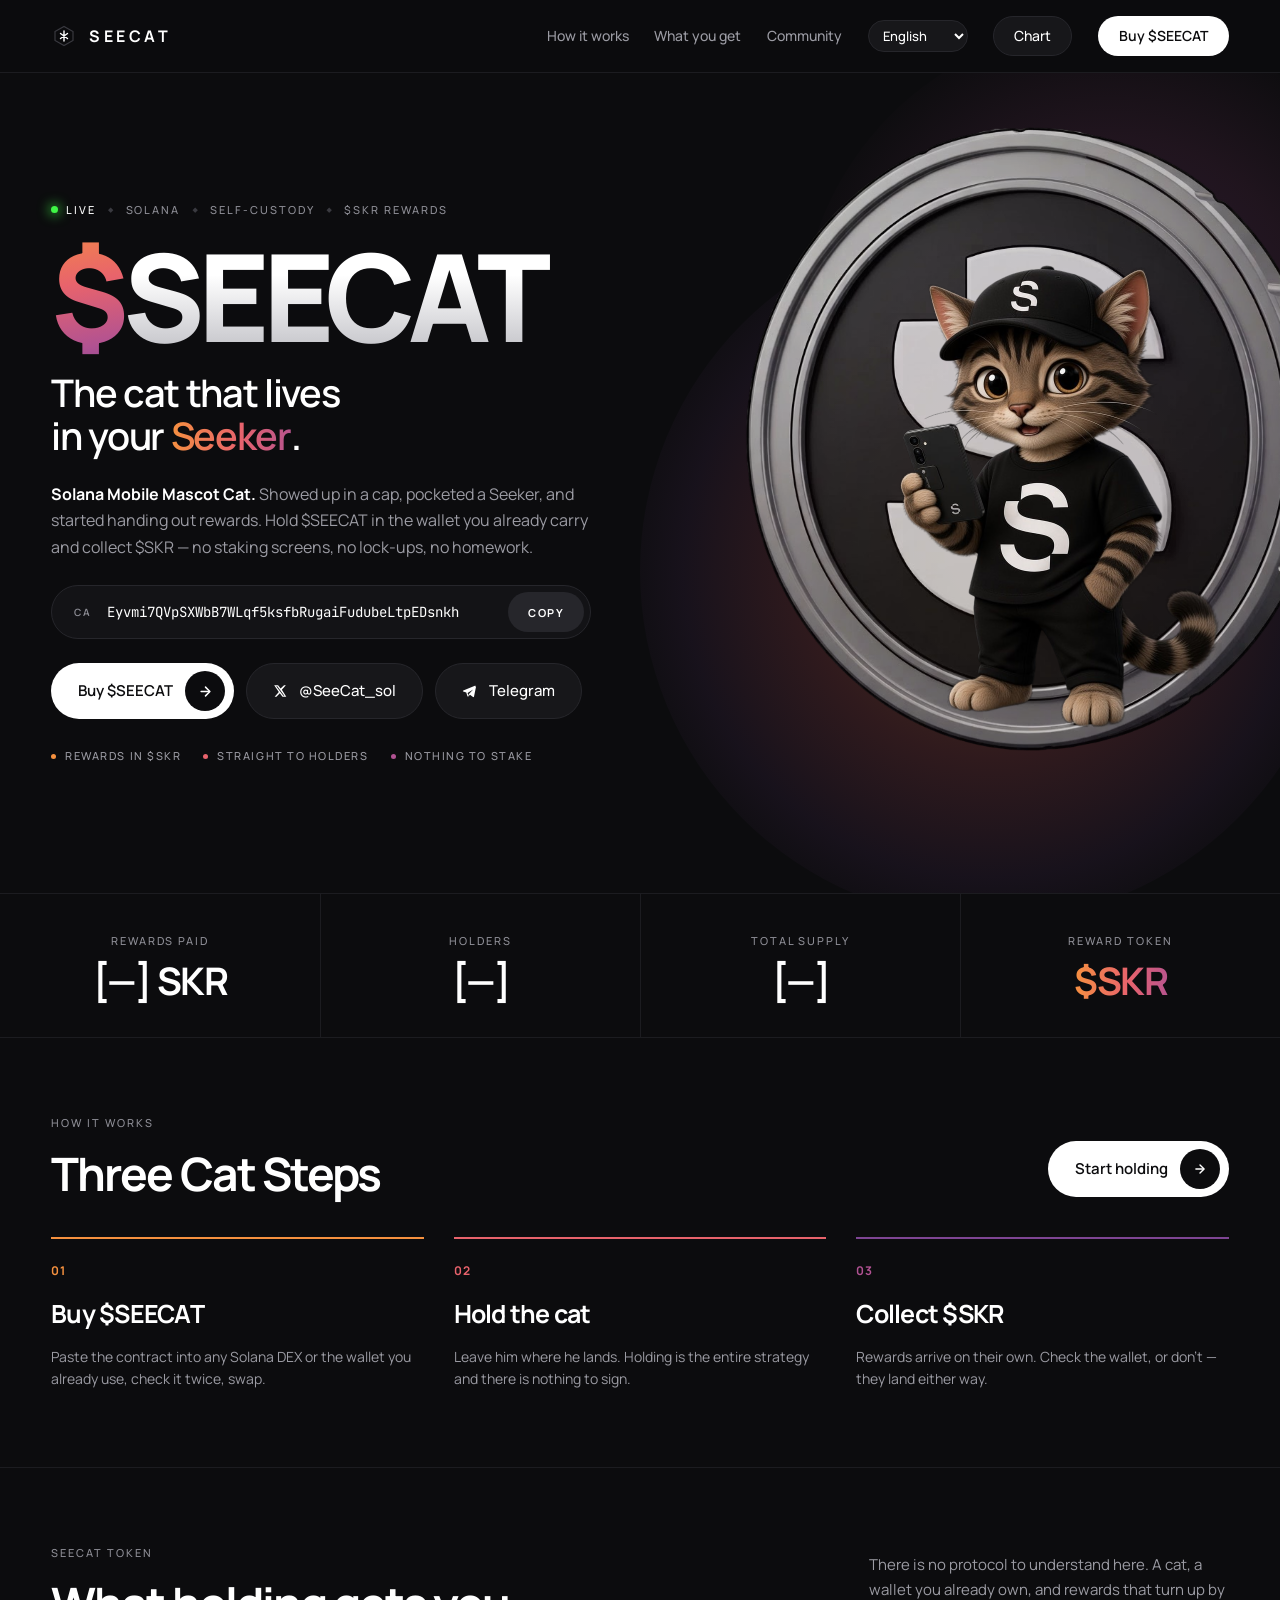
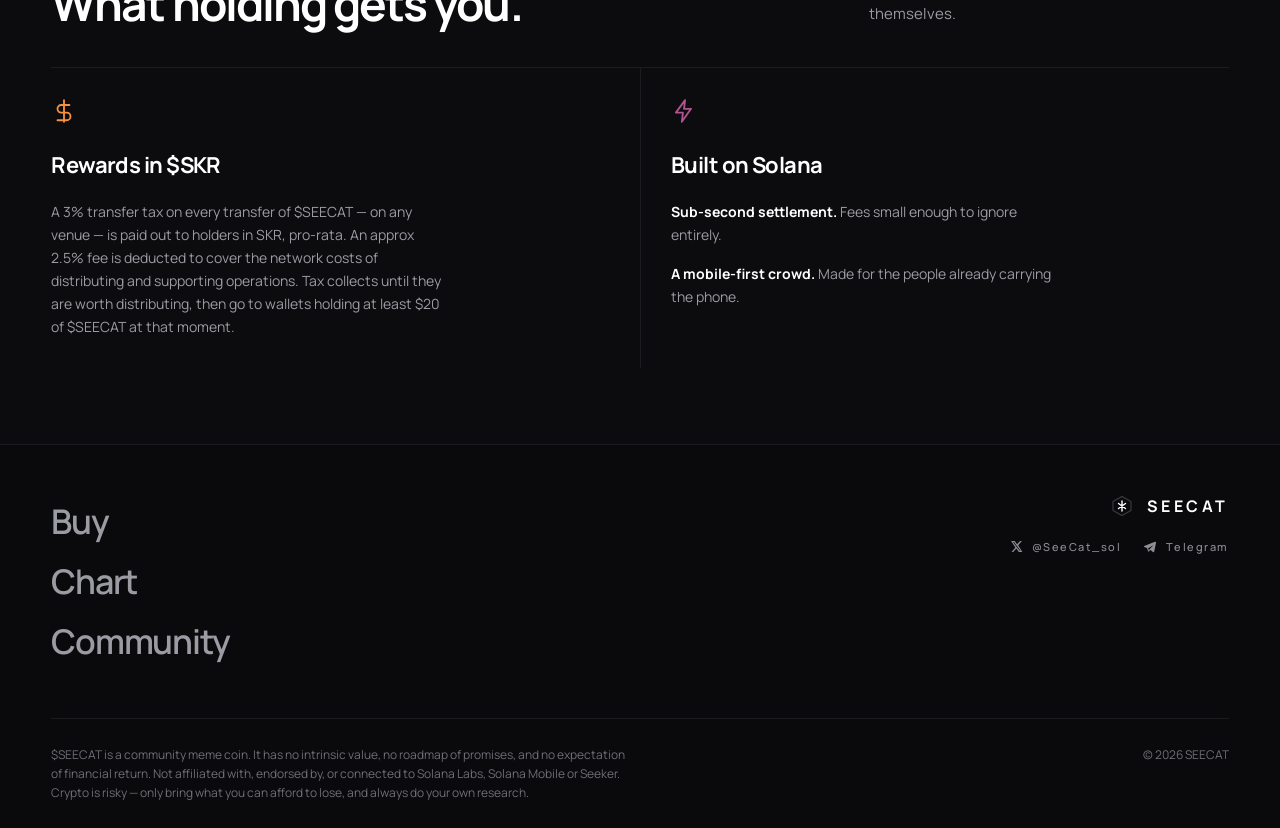
==== index.html @ 80f1f520 "Add Simplified Chinese language support" ====
<!doctype html>
<html lang="en">
<head>
<meta charset="utf-8">
<meta name="viewport" content="width=device-width, initial-scale=1">

<!-- ===== SEO ===== -->
<title data-i18n="meta.title">SEECAT — the cat that lives in your Seeker</title>
<meta name="description" data-i18n-content="meta.description" content="$SEECAT is the Solana Mobile mascot cat. Hold it in the wallet you already carry and collect $SKR — no staking screens, no lock-ups, no homework.">
<link rel="canonical" href="https://seecatsol.com/">
<meta name="robots" content="index, follow, max-image-preview:large">
<meta name="theme-color" content="#0C0C0E">
<meta name="color-scheme" content="dark">

<!-- Link previews: Open Graph (Telegram, Discord, Facebook, iMessage) -->
<meta property="og:type" content="website">
<meta property="og:site_name" content="SEECAT">
<meta property="og:locale" content="en_US">
<meta property="og:url" content="https://seecatsol.com/">
<meta property="og:title" content="SEECAT — the cat that lives in your Seeker">
<meta property="og:description" content="$SEECAT is the Solana Mobile mascot cat. Hold it in the wallet you already carry and collect $SKR — no staking screens, no lock-ups, no homework.">
<meta property="og:image" content="https://i.ibb.co/4nZVJGQS/SEECAT-link.jpg">
<meta property="og:image:alt" content="SEECAT, a tabby cat in a black cap and tee, standing on an $SKR coin">

<!-- Link previews: X -->
<meta name="twitter:card" content="summary_large_image">
<meta name="twitter:site" content="@SeeCat_sol">
<meta name="twitter:creator" content="@SeeCat_sol">
<meta name="twitter:title" content="SEECAT — the cat that lives in your Seeker">
<meta name="twitter:description" content="$SEECAT is the Solana Mobile mascot cat. Hold it in the wallet you already carry and collect $SKR — no staking screens, no lock-ups, no homework.">
<meta name="twitter:image" content="https://i.ibb.co/4nZVJGQS/SEECAT-link.jpg">
<meta name="twitter:image:alt" content="SEECAT, a tabby cat in a black cap and tee, standing on an $SKR coin">

<!-- Icons -->
<link rel="icon" href="assets/img/favicon.ico" sizes="any">
<link rel="icon" href="assets/img/favicon-16.png" type="image/png" sizes="16x16">
<link rel="icon" href="assets/img/favicon-32.png" type="image/png" sizes="32x32">
<link rel="icon" href="assets/img/favicon-48.png" type="image/png" sizes="48x48">
<link rel="apple-touch-icon" href="assets/img/apple-touch-icon.png">

<script type="application/ld+json">
{
  "@context": "https://schema.org",
  "@type": "WebSite",
  "name": "SEECAT",
  "alternateName": "$SEECAT",
  "url": "https://seecatsol.com/",
  "description": "$SEECAT is the Solana Mobile mascot cat. Hold it in the wallet you already carry and collect $SKR — no staking screens, no lock-ups, no homework.",
  "inLanguage": "en",
  "sameAs": ["https://x.com/SeeCat_sol", "https://t.me/SeeCat_sol"]
}
</script>

<link rel="preconnect" href="https://fonts.googleapis.com">
<link rel="preconnect" href="https://fonts.gstatic.com" crossorigin>
<link rel="stylesheet" href="https://fonts.googleapis.com/css2?family=Manrope:wght@400;500;600;700;800&family=JetBrains+Mono:wght@400;500&display=swap">
<link rel="stylesheet" href="assets/css/styles.css">
</head>
<body id="top">

<a class="skip" href="#main" data-i18n="skip">Skip to content</a>

<header class="nav">
  <div class="nav__inner container">
    <a class="brand" href="#top" aria-label="SEECAT, home" data-i18n-aria-label="brand.home">
      <svg class="brand__mark" viewBox="0 0 26 26" fill="none" aria-hidden="true">
        <path d="M4 8.5 L13 3.5 L22 8.5 L22 17.5 L13 22.5 L4 17.5 Z" stroke="#3A3A40" stroke-width="1.2"/>
        <path d="M13 8 L13 18 M9.5 10.5 L16.5 15.5 M16.5 10.5 L9.5 15.5" stroke="#FFFFFF" stroke-width="1.4" stroke-linecap="round"/>
      </svg>
      <span class="brand__word">SEECAT</span>
    </a>

    <nav class="nav__links" id="nav-links" aria-label="Main" data-i18n-aria-label="nav.aria">
      <a class="nav__link" href="#how" data-i18n="nav.how">How it works</a>
      <a class="nav__link" href="#what" data-i18n="nav.what">What you get</a>
      <a class="nav__link" href="https://x.com/SeeCat_sol" target="_blank" rel="noopener noreferrer" data-i18n="nav.community">Community</a>
      <label class="language-switcher">
        <span class="sr-only" data-i18n="language.label">Language</span>
        <select id="language-select" aria-label="Language" data-i18n-aria-label="language.label">
          <option value="en">English</option>
          <option value="zh-CN">中文</option>
        </select>
      </label>
      <a class="btn btn--ghost" href="https://www.stonkfun.xyz/token/Eyvmi7QVpSXWbB7WLqf5ksfbRugaiFudubeLtpEDsnkh" target="_blank" rel="noopener noreferrer" data-i18n="nav.chart">Chart</a>
      <a class="btn btn--solid" href="https://app.jtx.com/?mint=Eyvmi7QVpSXWbB7WLqf5ksfbRugaiFudubeLtpEDsnkh" target="_blank" rel="noopener noreferrer" data-i18n="nav.buy">Buy $SEECAT</a>
    </nav>

    <button class="nav__toggle" type="button" id="nav-toggle"
            aria-expanded="false" aria-controls="nav-links" aria-label="Open menu" data-i18n-open-aria-label="menu.open" data-i18n-close-aria-label="menu.close">
      <svg width="20" height="20" viewBox="0 0 24 24" fill="none" stroke="currentColor"
           stroke-width="2" stroke-linecap="round" aria-hidden="true">
        <path d="M4 8h16"/><path d="M4 16h16"/>
      </svg>
    </button>
  </div>
</header>

<main id="main">

  <!-- ===================== Hero ===================== -->
  <section class="hero">
    <div class="hero__inner container">

      <div class="hero__copy">
        <div class="meta">
          <span class="meta__live">LIVE</span>
          <span class="meta__sep" aria-hidden="true">◆</span>
          <span class="label">Solana</span>
          <span class="meta__sep" aria-hidden="true">◆</span>
          <span class="label" data-i18n="hero.selfCustody">Self-custody</span>
          <span class="meta__sep" aria-hidden="true">◆</span>
          <span class="label">$SKR rewards</span>
        </div>

        <h1 class="wordmark">
          <span class="wordmark__sigil">$</span><span class="wordmark__name">SEECAT</span>
        </h1>

        <p class="subhead">
          <span data-i18n="hero.subhead.line1">The cat that lives</span>
          <span data-i18n="hero.subhead.line2">in your <span class="gradient-text">Seeker</span>.</span>
        </p>

        <p class="lede">
          <span data-i18n="hero.lede"><b>Solana Mobile Mascot Cat.</b> Showed up in a cap, pocketed a Seeker, and started handing out rewards. Hold $SEECAT in the wallet you already carry and collect $SKR — no staking screens, no lock-ups, no homework.</span>
        </p>

        <div class="ca">
          <label class="ca__label" for="ca-field">CA</label>
          <input class="ca__input" id="ca-field" type="text" readonly
                 value="Eyvmi7QVpSXWbB7WLqf5ksfbRugaiFudubeLtpEDsnkh" aria-label="Contract address">
          <button class="ca__copy" type="button" data-copy="#ca-field" data-i18n="copy">COPY</button>
        </div>

        <div class="cta-row">
          <a class="btn btn--solid" href="https://app.jtx.com/?mint=Eyvmi7QVpSXWbB7WLqf5ksfbRugaiFudubeLtpEDsnkh" target="_blank" rel="noopener noreferrer">
            <span data-i18n="hero.buy">Buy $SEECAT</span>
            <span class="btn__badge" aria-hidden="true">
              <svg width="15" height="15" viewBox="0 0 24 24" fill="none" stroke="currentColor"
                   stroke-width="2.4" stroke-linecap="round" stroke-linejoin="round">
                <path d="M5 12h13"/><path d="M12 5l7 7-7 7"/>
              </svg>
            </span>
          </a>
          <a class="btn btn--ghost" href="https://x.com/SeeCat_sol" target="_blank" rel="noopener noreferrer">
            <svg width="14" height="14" viewBox="0 0 24 24" fill="currentColor" aria-hidden="true">
              <path d="M18.9 2H22l-6.8 7.8L22.8 22h-6.5l-4.6-6.3L5.9 22H2.8l7.2-8.2L2 2h6.7l4.3 5.9L18.9 2zm-1.1 18h1.7L7.3 3.8H5.5L17.8 20z"/>
            </svg>
            @SeeCat_sol
          </a>
          <a class="btn btn--ghost" href="https://t.me/SeeCat_sol" target="_blank" rel="noopener noreferrer">
            <svg width="15" height="15" viewBox="0 0 24 24" fill="currentColor" aria-hidden="true">
              <path d="M21.6 2.4 2.1 10.3c-.83.33-.82 1.5.02 1.81l4.72 1.6 1.83 5.72c.2.62.97.82 1.43.38l2.67-2.53 4.86 3.56c.57.42 1.38.1 1.52-.6l3.2-15.6c.16-.78-.6-1.4-1.32-1.14zM8.94 14.35l8.9-5.5-7.1 7.44-.18 3.4-1.62-5.34z"/>
            </svg>
            Telegram
          </a>
        </div>

        <div class="dots">
          <span class="dot" style="--bullet: var(--s4)" data-i18n="dot.rewards">Rewards in $SKR</span>
          <span class="dot" style="--bullet: var(--s3)" data-i18n="dot.holders">Straight to holders</span>
          <span class="dot" style="--bullet: var(--s2)" data-i18n="dot.stake">Nothing to stake</span>
        </div>
      </div>

      <div class="hero__figure">
        <img class="hero__coin" src="assets/img/coin.png" alt="" width="984" height="984" aria-hidden="true">
        <img class="hero__mascot" src="assets/img/mascot.png" width="1020" height="1014"
             alt="SEECAT, a tabby cat in a black cap and tee, holding a Seeker phone and standing on an $SKR coin">
      </div>

    </div>
  </section>

  <!-- ===================== Stat band ===================== -->
  <section class="stats" id="chart" aria-label="Token stats">
    <div class="stat">
      <span class="label" data-i18n="stats.rewardsPaid">Rewards paid</span>
      <span class="stat__v"><span data-stat="rewardsPaid">[—]</span> <span data-stat="rewardSymbol">SKR</span></span>
    </div>
    <div class="stat">
      <span class="label" data-i18n="stats.holders">Holders</span>
      <span class="stat__v" data-stat="holders">[—]</span>
    </div>
    <div class="stat">
      <span class="label" data-i18n="stats.supply">Total supply</span>
      <span class="stat__v" data-stat="supply">[—]</span>
    </div>
    <div class="stat">
      <span class="label" data-i18n="stats.rewardToken">Reward token</span>
      <span class="stat__v gradient-text">$SKR</span>
    </div>
  </section>

  <!-- ===================== How it works ===================== -->
  <section class="section" id="how">
    <div class="container">
      <div class="section__head">
        <div class="section__titles">
          <span class="label" data-i18n="how.eyebrow">How it works</span>
          <h2 class="section__h" data-i18n="how.title">Three Cat Steps</h2>
        </div>
        <a class="btn btn--solid" href="https://app.jtx.com/?mint=Eyvmi7QVpSXWbB7WLqf5ksfbRugaiFudubeLtpEDsnkh" target="_blank" rel="noopener noreferrer">
          <span data-i18n="how.cta">Start holding</span>
          <span class="btn__badge" aria-hidden="true">
            <svg width="14" height="14" viewBox="0 0 24 24" fill="none" stroke="currentColor"
                 stroke-width="2.4" stroke-linecap="round" stroke-linejoin="round">
              <path d="M5 12h13"/><path d="M12 5l7 7-7 7"/>
            </svg>
          </span>
        </a>
      </div>

      <ol class="steps" style="list-style: none; margin: 0; padding: 0;">
        <li class="step" style="--rule: var(--s4)">
          <span class="step__n">01</span>
          <h3 class="step__h" data-i18n="step.buy.title">Buy $SEECAT</h3>
          <p data-i18n="step.buy.body">Paste the contract into any Solana DEX or the wallet you already use, check it twice, swap.</p>
        </li>
        <li class="step" style="--rule: var(--s3)">
          <span class="step__n">02</span>
          <h3 class="step__h" data-i18n="step.hold.title">Hold the cat</h3>
          <p data-i18n="step.hold.body">Leave him where he lands. Holding is the entire strategy and there is nothing to sign.</p>
        </li>
        <li class="step" style="--rule: var(--s1)">
          <span class="step__n" style="color: var(--s2)">03</span>
          <h3 class="step__h" data-i18n="step.collect.title">Collect $SKR</h3>
          <p data-i18n="step.collect.body">Rewards arrive on their own. Check the wallet, or don't — they land either way.</p>
        </li>
      </ol>
    </div>
  </section>

  <!-- ===================== What holding gets you ===================== -->
  <section class="section" id="what">
    <div class="container">
      <div class="section__head">
        <div class="section__titles">
          <span class="label" data-i18n="what.eyebrow">SEECAT token</span>
          <h2 class="section__h" data-i18n="what.title">What holding gets you.</h2>
        </div>
        <p class="section__aside">
          <span data-i18n="what.aside">There is no protocol to understand here. A cat, a wallet you already own, and rewards that turn up by themselves.</span>
        </p>
      </div>

      <div class="cards">
        <article class="card" style="--icon: var(--s4)">
          <span class="card__icon">
            <svg width="26" height="26" viewBox="0 0 24 24" fill="none" stroke="currentColor"
                 stroke-width="1.7" stroke-linecap="round" stroke-linejoin="round" aria-hidden="true">
              <path d="M12 2v20"/><path d="M17 6.5H9.5a3.5 3.5 0 000 7h5a3.5 3.5 0 010 7H6"/>
            </svg>
          </span>
          <h3 class="card__h" data-i18n="card.rewards.title">Rewards in $SKR</h3>
          <p data-i18n="card.rewards.body">A 3% transfer tax on every transfer of $SEECAT — on any venue — is paid out to holders in SKR, pro-rata. An approx 2.5% fee is deducted to cover the network costs of distributing and supporting operations. Tax collects until they are worth distributing, then go to wallets holding at least $20 of $SEECAT at that moment.</p>
        </article>
        <article class="card" style="--icon: var(--s2)">
          <span class="card__icon">
            <svg width="26" height="26" viewBox="0 0 24 24" fill="none" stroke="currentColor"
                 stroke-width="1.7" stroke-linecap="round" stroke-linejoin="round" aria-hidden="true">
              <path d="M13 2L4.5 13.5H11l-1 8.5L18.5 10H12l1-8z"/>
            </svg>
          </span>
          <h3 class="card__h" data-i18n="card.solana.title">Built on Solana</h3>
          <p data-i18n="card.solana.fast"><b>Sub-second settlement.</b> Fees small enough to ignore entirely.</p>
          <p data-i18n="card.solana.mobile"><b>A mobile-first crowd.</b> Made for the people already carrying the phone.</p>
        </article>
      </div>
    </div>
  </section>

</main>

<footer class="footer">
  <div class="container">
    <div class="footer__top">
      <nav class="footer__nav" aria-label="Footer" data-i18n-aria-label="footer.aria">
        <a href="https://app.jtx.com/?mint=Eyvmi7QVpSXWbB7WLqf5ksfbRugaiFudubeLtpEDsnkh" target="_blank" rel="noopener noreferrer" data-i18n="footer.buy">Buy</a>
        <a href="https://www.stonkfun.xyz/token/Eyvmi7QVpSXWbB7WLqf5ksfbRugaiFudubeLtpEDsnkh" target="_blank" rel="noopener noreferrer" data-i18n="footer.chart">Chart</a>
        <a href="https://x.com/SeeCat_sol" target="_blank" rel="noopener noreferrer" data-i18n="footer.community">Community</a>
      </nav>

      <div class="footer__lockup">
        <a class="brand" href="#top" aria-label="SEECAT, back to top" data-i18n-aria-label="brand.top">
          <svg class="brand__mark" viewBox="0 0 26 26" fill="none" aria-hidden="true">
            <path d="M4 8.5 L13 3.5 L22 8.5 L22 17.5 L13 22.5 L4 17.5 Z" stroke="#3A3A40" stroke-width="1.2"/>
            <path d="M13 8 L13 18 M9.5 10.5 L16.5 15.5 M16.5 10.5 L9.5 15.5" stroke="#FFFFFF" stroke-width="1.4" stroke-linecap="round"/>
          </svg>
          <span class="brand__word">SEECAT</span>
        </a>
        <div class="footer__handles">
          <a class="footer__handle" href="https://x.com/SeeCat_sol" target="_blank" rel="noopener noreferrer">
            <svg width="13" height="13" viewBox="0 0 24 24" fill="currentColor" aria-hidden="true">
              <path d="M18.9 2H22l-6.8 7.8L22.8 22h-6.5l-4.6-6.3L5.9 22H2.8l7.2-8.2L2 2h6.7l4.3 5.9L18.9 2zm-1.1 18h1.7L7.3 3.8H5.5L17.8 20z"/>
            </svg>
            @SeeCat_sol
          </a>
          <a class="footer__handle" href="https://t.me/SeeCat_sol" target="_blank" rel="noopener noreferrer">
            <svg width="14" height="14" viewBox="0 0 24 24" fill="currentColor" aria-hidden="true">
              <path d="M21.6 2.4 2.1 10.3c-.83.33-.82 1.5.02 1.81l4.72 1.6 1.83 5.72c.2.62.97.82 1.43.38l2.67-2.53 4.86 3.56c.57.42 1.38.1 1.52-.6l3.2-15.6c.16-.78-.6-1.4-1.32-1.14zM8.94 14.35l8.9-5.5-7.1 7.44-.18 3.4-1.62-5.34z"/>
            </svg>
            Telegram
          </a>
        </div>
      </div>
    </div>

    <div class="footer__legal">
      <p>
        <span data-i18n="footer.legal">$SEECAT is a community meme coin. It has no intrinsic value, no roadmap of promises, and no expectation of financial return. Not affiliated with, endorsed by, or connected to Solana Labs, Solana Mobile or Seeker. Crypto is risky — only bring what you can afford to lose, and always do your own research.</span>
      </p>
      <span class="footer__copy">© 2026 SEECAT</span>
    </div>
  </div>
</footer>

<script src="assets/js/i18n.js" defer></script>
<script src="assets/js/app.js" defer></script>
<script src="assets/js/stats.js" defer></script>
</body>
</html>
---- assets/css/styles.css ----
/* ==========================================================================
   SEECAT — design tokens
   Values measured from the Solana Mobile reference; see README.md.
   ========================================================================== */

:root {
  /* Surfaces */
  --page: #0C0C0E;
  --field: #131316;
  --pill: #17171A;
  --border: #26262B;
  --hairline: #1C1C20;
  --footer: #0A0A0C;

  /* Text */
  --text: #FFFFFF;
  --soft: #C9C9D1;
  --body: #9B9BA3;
  --label: #8E8E96;
  --legal: #6E6E76;
  --diamond: #3A3A40;

  /* Sunset gradient, sampled from the reference's footer band */
  --s1: #7E4593;
  --s2: #B15292;
  --s3: #E8636C;
  --s4: #F6913F;
  --s5: #F9C18D;
  --s6: #FDF3E7;
  --accent: var(--s4);

  /* Type */
  --sans: "Manrope", system-ui, -apple-system, "Segoe UI", sans-serif;
  --mono: "JetBrains Mono", ui-monospace, SFMono-Regular, Menlo, monospace;

  /* Rhythm */
  --gutter: clamp(16px, 4vw, 56px);
  --maxw: 1440px;

  /* The mascot figure drives the coin behind it: 700 / 510 = 137.25% */
  --coin-scale: 137.25%;
}

/* ==========================================================================
   Base
   ========================================================================== */

*, *::before, *::after { box-sizing: border-box; }

html {
  -webkit-text-size-adjust: 100%;
  scroll-behavior: smooth;
}

body {
  margin: 0;
  background: var(--page);
  color: var(--text);
  font-family: var(--sans);
  font-size: clamp(15px, 0.6vw + 13px, 16px);
  line-height: 1.65;
  -webkit-font-smoothing: antialiased;
  -moz-osx-font-smoothing: grayscale;

  /* clip, not hidden. overflow-x: hidden forces overflow-y to auto, which makes
     body its own scroll container — and then the sticky nav sticks to that box
     instead of the viewport. On phones the two fall out of step as the URL bar
     collapses and the nav leaves a strip of empty page above itself. clip does
     the same job (containing the coin and the blooms) without creating a scroll
     container, so the nav sticks to the viewport and the strip is gone. */
  overflow-x: clip;
}

h1, h2, h3, h4, p { margin: 0; }
img { display: block; max-width: 100%; }

a { color: var(--text); text-decoration: none; }
a:hover { color: var(--s5); }

:where(a, button, input, [tabindex]):focus-visible {
  outline: 2px solid var(--s5);
  outline-offset: 3px;
  border-radius: 4px;
}

@media (prefers-reduced-motion: reduce) {
  html { scroll-behavior: auto; }
  *, *::before, *::after {
    animation-duration: 0.01ms !important;
    animation-iteration-count: 1 !important;
    transition-duration: 0.01ms !important;
  }
}

.container {
  width: 100%;
  max-width: var(--maxw);
  margin-inline: auto;
  padding-inline: var(--gutter);
}

.skip {
  position: absolute;
  left: -9999px;
  top: 0;
  z-index: 100;
  padding: 12px 18px;
  background: var(--text);
  color: var(--page);
  font-size: 14px;
  font-weight: 600;
}
.skip:focus { left: 8px; top: 8px; color: var(--page); }

.sr-only {
  position: absolute;
  width: 1px;
  height: 1px;
  padding: 0;
  margin: -1px;
  overflow: hidden;
  clip: rect(0, 0, 0, 0);
  white-space: nowrap;
  border: 0;
}

/* Shared label style: tiny uppercase sans, as the reference uses */
.label {
  font-size: clamp(10px, 0.2vw + 9.5px, 11px);
  font-weight: 500;
  letter-spacing: 0.18em;
  text-transform: uppercase;
  color: var(--label);
}

.gradient-text {
  background: linear-gradient(94deg, var(--s4) 0%, var(--s3) 55%, var(--s2) 100%);
  -webkit-background-clip: text;
  background-clip: text;
  color: transparent;
}

/* background-clip: text paints only inside the inline box, and the negative
   letter-spacing pulls that box in behind the last glyph's right side bearing
   — it was shaving the shoulder off the r in "Seeker" (3.7px at 38px) and a
   sliver off the T in "SEECAT". Widen the paint area, then take the same
   amount back as margin so nothing on the line moves. Right side only: a
   negative left margin on the first span would drag the $ out of the column. */
.gradient-text,
.wordmark__sigil,
.wordmark__name {
  padding-right: 0.14em;
  margin-right: -0.14em;
}

/* ==========================================================================
   Nav
   ========================================================================== */

.nav {
  position: sticky;
  top: 0;
  z-index: 50;
  background: color-mix(in srgb, var(--page) 88%, transparent);
  backdrop-filter: blur(12px);
  border-bottom: 1px solid var(--hairline);
}

.nav__inner {
  height: 72px;
  display: flex;
  align-items: center;
  justify-content: space-between;
  gap: 24px;
}

.brand {
  display: flex;
  align-items: center;
  gap: 12px;
  flex-shrink: 0;
}
.brand:hover { color: var(--text); }
.brand__mark { width: 26px; height: 26px; }
.brand__word {
  font-size: clamp(15px, 0.3vw + 14px, 16px);
  font-weight: 700;
  letter-spacing: 0.22em;
}

.nav__links {
  display: flex;
  align-items: center;
  gap: clamp(16px, 2vw, 30px);
}
.nav__link {
  font-size: 14px;
  font-weight: 500;
  color: var(--body);
  white-space: nowrap;
}
.nav__link:hover { color: var(--text); }

.language-switcher select {
  height: 32px;
  padding: 0 24px 0 10px;
  border: 1px solid var(--border);
  border-radius: 999px;
  background: var(--pill);
  color: var(--text);
  font: 500 13px var(--sans);
  cursor: pointer;
}

.nav__toggle {
  display: none;
  width: 44px;
  height: 44px;
  padding: 0;
  border: 1px solid var(--border);
  border-radius: 999px;
  background: var(--pill);
  color: var(--text);
  cursor: pointer;
  align-items: center;
  justify-content: center;
}

@media (max-width: 899px) {
  .nav__toggle { display: flex; }
  .nav__links {
    position: absolute;
    inset-inline: 0;
    top: 100%;
    flex-direction: column;
    align-items: stretch;
    gap: 4px;
    padding: 12px var(--gutter) 20px;
    background: var(--page);
    border-bottom: 1px solid var(--hairline);
  }
  .nav__links[hidden] { display: none; }
  .nav__link { padding: 12px 0; font-size: 17px; }
  .language-switcher { padding: 8px 0; }
  .language-switcher select { width: 100%; height: 44px; font-size: 16px; }
  .nav__links .btn { justify-content: center; margin-top: 6px; }
}

/* ==========================================================================
   Buttons & pills
   ========================================================================== */

.btn {
  display: inline-flex;
  align-items: center;
  gap: 12px;
  border: 1px solid transparent;
  border-radius: 999px;
  font-family: inherit;
  font-size: 15px;
  font-weight: 600;
  white-space: nowrap;
  cursor: pointer;
  transition: transform 0.12s ease, background-color 0.12s ease;
}
.btn:active { transform: translateY(1px); }

.btn--solid {
  height: 56px;
  padding: 0 8px 0 26px;
  background: var(--text);
  color: var(--page);
}
.btn--solid:hover { background: var(--s6); color: var(--page); }
.btn__badge {
  display: grid;
  place-items: center;
  width: 40px;
  height: 40px;
  border-radius: 50%;
  background: var(--page);
  color: var(--text);
  flex-shrink: 0;
}

.btn--ghost {
  height: 56px;
  padding: 0 26px;
  border-color: var(--border);
  background: var(--pill);
  color: var(--text);
  font-weight: 500;
}
.btn--ghost:hover { border-color: var(--label); color: var(--text); }

/* Compact variants for the nav */
.nav .btn--solid { height: 40px; padding: 0 20px; font-size: 14px; }
.nav .btn--ghost { height: 40px; padding: 0 20px; font-size: 14px; }

/* 40px is fine for a pointer in the bar, but once the panel opens these are
   thumb targets and the links around them are 52px. Has to sit after the two
   rules above: same specificity, so source order decides. */
@media (max-width: 899px) {
  .nav__links .btn { height: 44px; }
}

.dots {
  display: flex;
  flex-wrap: wrap;
  align-items: center;
  gap: 10px 22px;
  padding-top: 4px;
}
.dot {
  display: inline-flex;
  align-items: center;
  gap: 9px;
  font-size: 11px;
  font-weight: 500;
  letter-spacing: 0.14em;
  text-transform: uppercase;
  color: var(--body);
}
.dot::before {
  content: "";
  width: 5px;
  height: 5px;
  border-radius: 50%;
  background: var(--bullet, var(--accent));
}

/* ==========================================================================
   Hero
   ========================================================================== */

.hero {
  position: relative;
  overflow: hidden;
  border-bottom: 1px solid var(--hairline);
}

/* Two sunset blooms, sized off the viewport so they scale with the layout */
.hero::before,
.hero::after {
  content: "";
  position: absolute;
  border-radius: 50%;
  pointer-events: none;
  z-index: 0;
}
.hero::before {
  width: 700px; height: 700px;
  right: -60px; top: 18%;
  background: radial-gradient(circle,
    rgba(246,145,63,0.30) 0%,
    rgba(232,99,108,0.16) 38%,
    rgba(126,69,147,0.10) 62%,
    rgba(12,12,14,0) 78%);
}
.hero::after {
  width: 620px; height: 620px;
  right: -140px; top: -6%;
  background: radial-gradient(circle,
    rgba(126,69,147,0.28) 0%,
    rgba(177,82,146,0.12) 45%,
    rgba(12,12,14,0) 74%);
}

.hero__inner {
  position: relative;
  z-index: 1;
  display: grid;
  gap: clamp(28px, 4vw, 40px);
  padding-block: clamp(32px, 5vw, 0px);
  align-items: center;
}

.hero__copy {
  display: flex;
  flex-direction: column;
  gap: clamp(18px, 2vw, 24px);
  min-width: 0;
}

.meta {
  display: flex;
  flex-wrap: wrap;
  align-items: center;
  gap: 8px 12px;
}
.meta__live {
  display: inline-flex;
  align-items: center;
  gap: 8px;
  font-size: clamp(10px, 0.2vw + 9.5px, 11px);
  font-weight: 500;
  letter-spacing: 0.18em;
  color: var(--text);
}
.meta__live::before {
  content: "";
  width: 7px; height: 7px;
  border-radius: 50%;
  background: #3ff646;
  box-shadow: 0 0 12px 2px rgba(63,246,70,0.7);
}
.meta__sep { font-size: 7px; color: var(--diamond); }

.wordmark {
  font-size: clamp(62px, 9.5vw, 130px);
  line-height: 0.86;
  font-weight: 800;
  letter-spacing: -0.055em;
}
.wordmark__sigil {
  background: linear-gradient(170deg, var(--s4) 0%, var(--s3) 42%, var(--s2) 78%, var(--s1) 100%);
  -webkit-background-clip: text;
  background-clip: text;
  color: transparent;
}
.wordmark__name {
  background: linear-gradient(180deg, #FFFFFF 38%, #AFAFB6 100%);
  -webkit-background-clip: text;
  background-clip: text;
  color: transparent;
}

.subhead {
  font-size: clamp(26px, 3.2vw, 38px);
  line-height: 1.12;
  font-weight: 600;
  letter-spacing: -0.035em;
}
.subhead > span { display: block; }   /* direct children only: the gradient span must stay inline */

.lede {
  max-width: 54ch;
  color: var(--body);
  line-height: 1.68;
}
.lede b { color: var(--text); font-weight: 700; }

/* Contract address field */
.ca {
  display: flex;
  align-items: stretch;
  height: 54px;
  max-width: 540px;
  background: var(--field);
  border: 1px solid var(--border);
  border-radius: 999px;
  overflow: hidden;
}
.ca__label {
  display: flex;
  align-items: center;
  padding: 0 14px 0 22px;
  flex-shrink: 0;
  font-size: 10px;
  font-weight: 600;
  letter-spacing: 0.16em;
  color: var(--label);
}
.ca__input {
  flex: 1 1 auto;
  min-width: 0;
  border: 0;
  background: transparent;
  color: var(--text);
  font-family: var(--mono);
  font-size: clamp(12px, 0.4vw + 11px, 14px);
  text-overflow: ellipsis;
}
.ca__input:focus { outline-offset: -2px; }
.ca__copy {
  flex-shrink: 0;
  margin: 6px;
  padding: 0 20px;
  border: 0;
  border-radius: 999px;
  background: var(--border);
  color: var(--text);
  font-family: inherit;
  font-size: 11px;
  font-weight: 700;
  letter-spacing: 0.14em;
  cursor: pointer;
  transition: background-color 0.15s ease, color 0.15s ease;
}
.ca__copy:hover { background: #33333A; }
.ca__copy[data-state="done"] { background: var(--s5); color: var(--page); }

/* The address is 44 characters. It fits beside COPY from 768px up; on a phone it
   would ellipsize, and the one string a buyer has to check twice is the wrong
   thing to clip — so the pill becomes a stacked card and each part gets a row.
   The switch is at 600px, not the nav breakpoint: the pill needs the field at its
   full 540px before the address clears the label and the COPY button. */
@media (max-width: 599px) {
  .ca {
    display: block;
    height: auto;
    padding: 14px 16px;
    border-radius: 20px;
  }
  .ca__label { padding: 0 0 7px; }
  .ca__input {
    display: block;
    width: 100%;
    font-size: clamp(9.4px, 2.95vw, 12px);
  }
  .ca__copy {
    width: 100%;
    height: 42px;
    margin: 11px 0 0;
  }
}

.cta-row {
  display: flex;
  flex-wrap: wrap;
  gap: 12px;
}

/* Mascot + coin: the coin is sized off the figure so the pair scales together */
.hero__figure {
  --fig-w: min(510px, 84vw);
  position: relative;
  width: var(--fig-w);
  aspect-ratio: 510 / 507;
  margin-inline: auto;
  isolation: isolate;
}
.hero__coin {
  position: absolute;
  left: -18.63%;
  top: -26.9%;
  width: var(--coin-scale);
  height: auto;
  max-width: none;          /* the global img cap would clamp this to the figure */
  aspect-ratio: 1;
  opacity: 0.85;
  z-index: -1;
}
.hero__mascot {
  position: relative;
  width: 100%;
  height: 100%;
  object-fit: contain;
}

@media (min-width: 1080px) {
  .hero__inner {
    grid-template-columns: minmax(0, 700px) minmax(0, 1fr);
    gap: 40px;
    min-height: 820px;
  }
  .hero__figure { margin-inline: 0; margin-left: auto; }
}

/* Stacked layouts: the coin overhangs the figure's top by 26.9% of the figure
   height (~0.267 of its width), which would ride up over the status dots.
   Reserve exactly that much. */
@media (max-width: 1079px) {
  .hero__figure { margin-top: calc(0.267 * var(--fig-w)); }
}

/* Between the nav breakpoint and two columns the figure still stacks, so keep
   it from ballooning on a wide-ish tablet. */
@media (min-width: 700px) and (max-width: 1079px) {
  .hero__figure { --fig-w: min(440px, 62vw); }
}

/* ==========================================================================
   Sections
   ========================================================================== */

.section {
  border-bottom: 1px solid var(--hairline);
  padding-block: clamp(48px, 6vw, 76px);
}

.section__head {
  display: flex;
  flex-wrap: wrap;
  align-items: flex-end;
  justify-content: space-between;
  gap: clamp(20px, 3vw, 48px);
  margin-bottom: clamp(28px, 3.5vw, 40px);
}
.section__titles {
  display: flex;
  flex-direction: column;
  gap: clamp(12px, 1.5vw, 18px);
  min-width: 0;
}
.section__h {
  font-size: clamp(32px, 3.6vw, 50px);
  line-height: 1.02;
  font-weight: 700;
  letter-spacing: -0.042em;
  max-width: 20ch;
}
.section__aside {
  width: min(360px, 100%);
  flex-shrink: 0;
  color: var(--body);
  font-size: 15px;
}

/* --- How it works ------------------------------------------------------- */

.steps {
  display: grid;
  grid-template-columns: repeat(auto-fit, minmax(240px, 1fr));
  gap: clamp(22px, 2.5vw, 30px);
}
.step {
  display: flex;
  flex-direction: column;
  gap: 12px;
  padding-top: 22px;
  border-top: 2px solid var(--rule, var(--accent));
}
.step__n {
  font-size: 12px;
  font-weight: 700;
  letter-spacing: 0.1em;
  color: var(--rule, var(--accent));
}
.step__h {
  font-size: clamp(21px, 2vw, 25px);
  font-weight: 700;
  letter-spacing: -0.03em;
}
.step p { color: var(--body); font-size: 14px; line-height: 1.6; }

/* --- What holding gets you --------------------------------------------- */

.cards {
  display: grid;
  grid-template-columns: repeat(auto-fit, minmax(280px, 1fr));
  border-top: 1px solid var(--hairline);
}
.card {
  position: relative;
  display: flex;
  flex-direction: column;
  gap: 16px;
  padding: 30px 30px 30px 0;
}
.card + .card { border-top: 1px solid var(--hairline); }
.card__icon { color: var(--icon, var(--accent)); }
.card__h {
  font-size: 22px;
  font-weight: 700;
  letter-spacing: -0.025em;
}
.card p {
  max-width: 44ch;
  color: var(--body);
  font-size: 14px;
  line-height: 1.65;
}
.card b { color: var(--text); font-weight: 700; }

@media (min-width: 880px) {
  .card + .card {
    border-top: 0;
    border-left: 1px solid var(--hairline);
    padding-left: 30px;
  }
}

/* --- Stat band ---------------------------------------------------------- */

.stats {
  display: grid;
  grid-template-columns: repeat(2, minmax(0, 1fr));
  border-bottom: 1px solid var(--hairline);
}
.stat {
  padding: clamp(22px, 3vw, 48px) clamp(16px, 2vw, 32px);
  display: flex;
  flex-direction: column;
  align-items: center;      /* centred content, full-width cell */
  text-align: center;
  gap: 10px;
  border-top: 1px solid var(--hairline);
}
.stat:nth-child(-n+2) { border-top: 0; }
.stat + .stat { border-left: 1px solid var(--hairline); }
.stat:nth-child(odd) + .stat:nth-child(even) { border-left: 1px solid var(--hairline); }
.stat:nth-child(3) { border-left: 0; }
.stat__v {
  font-size: clamp(26px, 3vw, 38px);
  font-weight: 700;
  letter-spacing: -0.04em;
  line-height: 1;
}

@media (min-width: 880px) {
  .stats { grid-template-columns: repeat(4, minmax(0, 1fr)); }
  .stat { border-top: 0; }
  .stat:nth-child(3) { border-left: 1px solid var(--hairline); }
}
@media (max-width: 879px) {
  .stats { padding-inline: 0; }
}

/* ==========================================================================
   Footer
   ========================================================================== */

.footer { background: var(--footer); }

.footer__top {
  display: flex;
  flex-wrap: wrap;
  align-items: flex-start;
  justify-content: space-between;
  gap: clamp(24px, 4vw, 48px);
  padding-block: clamp(32px, 4vw, 48px);
}
.footer__nav {
  display: flex;
  flex-direction: column;
  gap: 4px;
}
.footer__nav a {
  font-size: clamp(28px, 3vw, 34px);
  font-weight: 600;
  letter-spacing: -0.035em;
  color: var(--body);
  width: max-content;
}
.footer__nav a:hover { color: var(--text); }

.footer__lockup {
  display: flex;
  flex-direction: column;
  gap: 18px;
  align-items: flex-start;
}
.footer__handles {
  display: flex;
  flex-wrap: wrap;
  align-items: center;
  gap: 10px 22px;
}
.footer__handle {
  display: inline-flex;
  align-items: center;
  gap: 9px;
  font-size: 11px;
  font-weight: 500;
  letter-spacing: 0.14em;
  color: var(--label);
}
.footer__handle:hover { color: var(--text); }

.footer__legal {
  display: flex;
  flex-wrap: wrap;
  align-items: flex-start;
  justify-content: space-between;
  gap: 16px 48px;
  padding-block: 26px;
  border-top: 1px solid var(--hairline);
}
.footer__legal p {
  max-width: 82ch;
  font-size: 12px;
  line-height: 1.6;
  color: var(--legal);
}
.footer__copy { font-size: 12px; color: var(--legal); flex-shrink: 0; }

@media (min-width: 900px) {
  .footer__lockup { align-items: flex-end; }
  .footer__handles { justify-content: flex-end; }
}
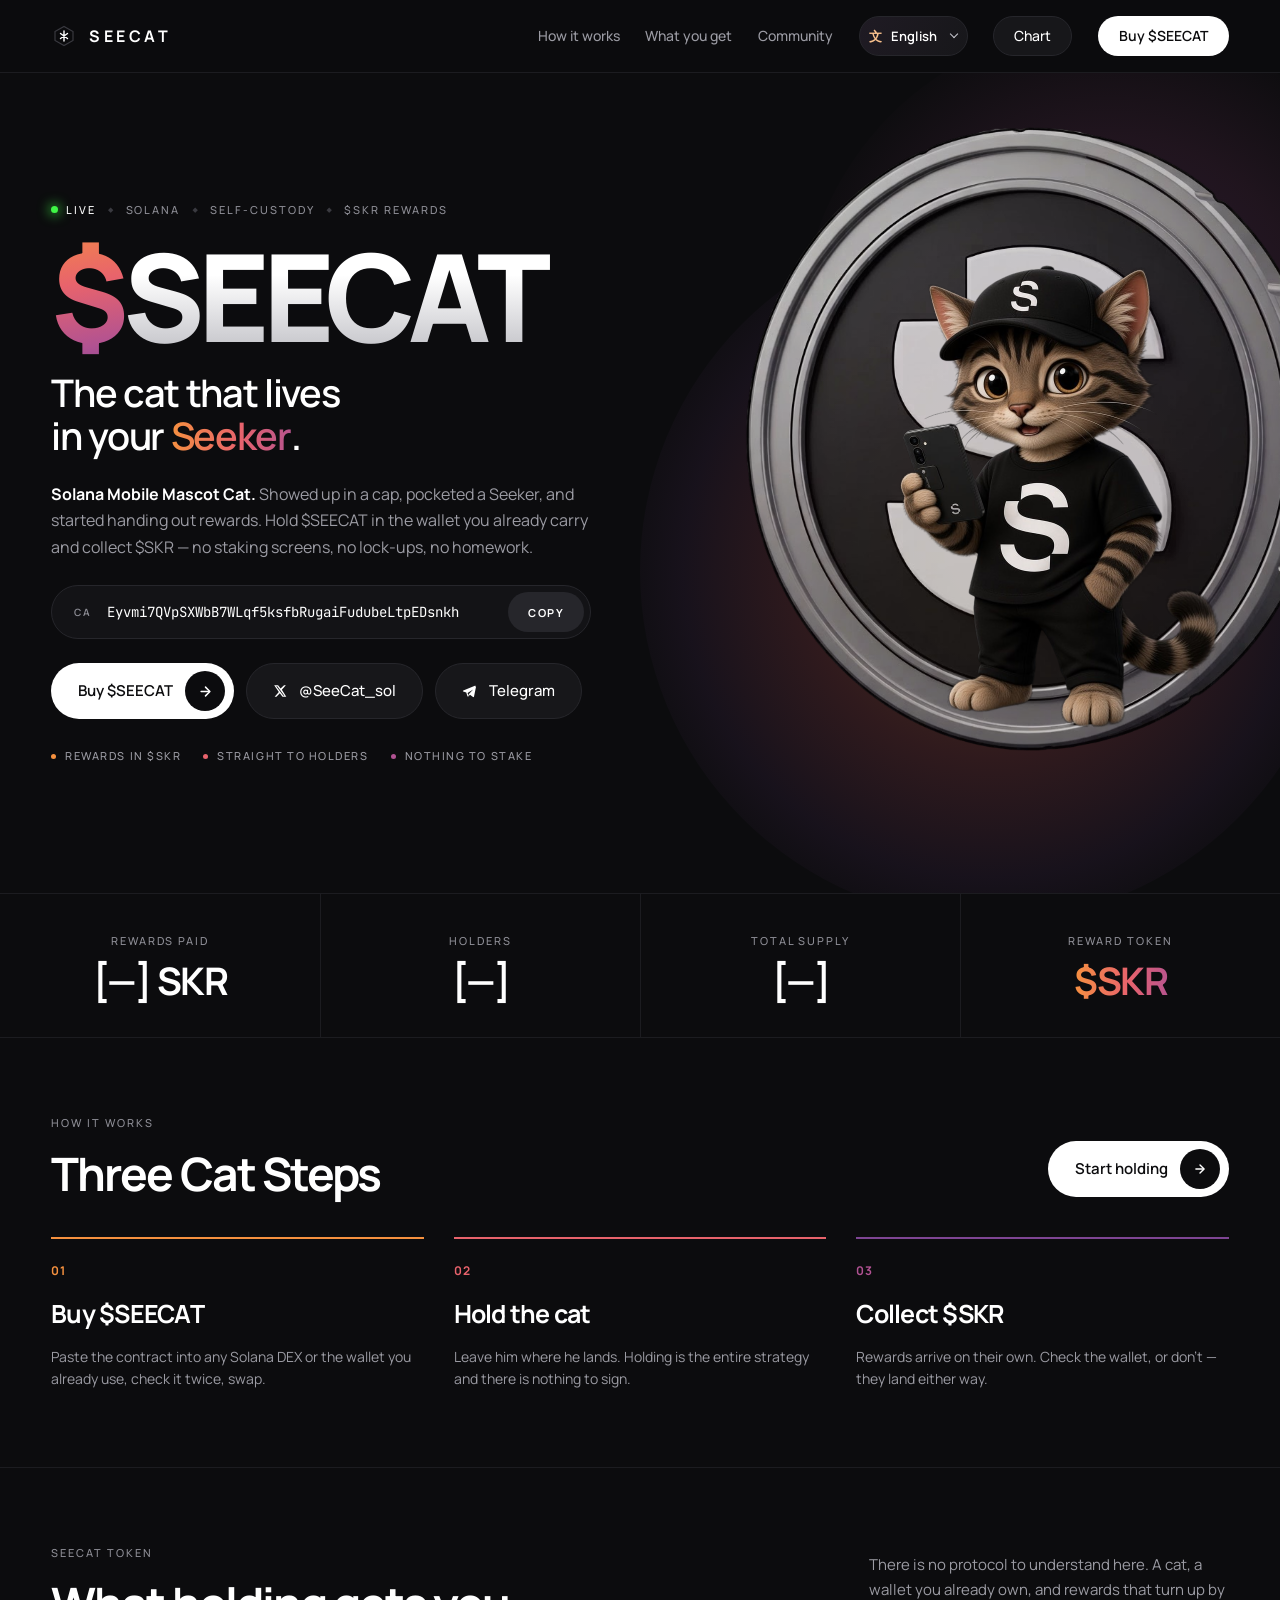
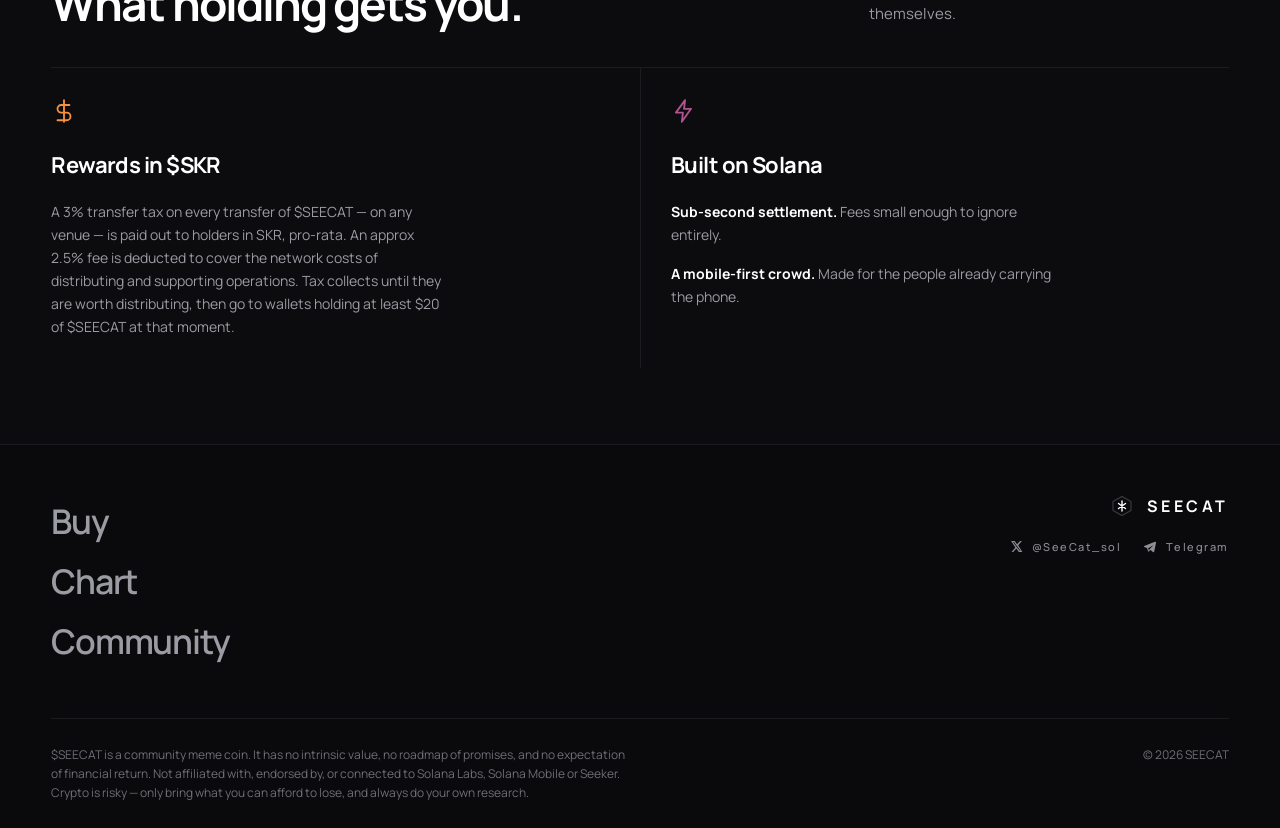
==== commit 1eeb269c: "Refine Chinese localization and language picker" ====
--- a/index.html
+++ b/index.html
@@ -109,7 +109,7 @@
           <span class="meta__sep" aria-hidden="true">◆</span>
           <span class="label" data-i18n="hero.selfCustody">Self-custody</span>
           <span class="meta__sep" aria-hidden="true">◆</span>
-          <span class="label">$SKR rewards</span>
+          <span class="label" data-i18n="hero.rewards">$SKR rewards</span>
         </div>
 
         <h1 class="wordmark">
@@ -128,7 +128,7 @@
         <div class="ca">
           <label class="ca__label" for="ca-field">CA</label>
           <input class="ca__input" id="ca-field" type="text" readonly
-                 value="Eyvmi7QVpSXWbB7WLqf5ksfbRugaiFudubeLtpEDsnkh" aria-label="Contract address">
+                 value="Eyvmi7QVpSXWbB7WLqf5ksfbRugaiFudubeLtpEDsnkh" aria-label="Contract address" data-i18n-aria-label="contractAddress">
           <button class="ca__copy" type="button" data-copy="#ca-field" data-i18n="copy">COPY</button>
         </div>
 
@@ -166,14 +166,14 @@
       <div class="hero__figure">
         <img class="hero__coin" src="assets/img/coin.png" alt="" width="984" height="984" aria-hidden="true">
         <img class="hero__mascot" src="assets/img/mascot.png" width="1020" height="1014"
-             alt="SEECAT, a tabby cat in a black cap and tee, holding a Seeker phone and standing on an $SKR coin">
+             alt="SEECAT, a tabby cat in a black cap and tee, holding a Seeker phone and standing on an $SKR coin" data-i18n-alt="mascot.alt">
       </div>
 
     </div>
   </section>
 
   <!-- ===================== Stat band ===================== -->
-  <section class="stats" id="chart" aria-label="Token stats">
+  <section class="stats" id="chart" aria-label="Token stats" data-i18n-aria-label="stats.aria">
     <div class="stat">
       <span class="label" data-i18n="stats.rewardsPaid">Rewards paid</span>
       <span class="stat__v"><span data-stat="rewardsPaid">[—]</span> <span data-stat="rewardSymbol">SKR</span></span>
--- a/assets/css/styles.css
+++ b/assets/css/styles.css
@@ -201,16 +201,50 @@
 }
 .nav__link:hover { color: var(--text); }
 
+.language-switcher {
+  position: relative;
+  display: inline-flex;
+  align-items: center;
+  isolation: isolate;
+}
+.language-switcher::before {
+  content: "文";
+  position: absolute;
+  left: 10px;
+  z-index: 1;
+  color: var(--s5);
+  font-size: 13px;
+  font-weight: 700;
+  line-height: 1;
+  pointer-events: none;
+}
+.language-switcher::after {
+  content: "";
+  position: absolute;
+  right: 11px;
+  width: 6px;
+  height: 6px;
+  border-right: 1.5px solid var(--soft);
+  border-bottom: 1.5px solid var(--soft);
+  transform: translateY(-2px) rotate(45deg);
+  pointer-events: none;
+}
 .language-switcher select {
-  height: 32px;
-  padding: 0 24px 0 10px;
+  appearance: none;
+  height: 40px;
+  min-width: 104px;
+  padding: 0 29px 0 31px;
   border: 1px solid var(--border);
   border-radius: 999px;
-  background: var(--pill);
+  background: linear-gradient(120deg, color-mix(in srgb, var(--pill) 92%, var(--s1)), var(--pill));
   color: var(--text);
-  font: 500 13px var(--sans);
+  font: 600 13px var(--sans);
+  letter-spacing: 0.02em;
   cursor: pointer;
-}
+  transition: border-color 0.12s ease, background-color 0.12s ease;
+}
+.language-switcher select:hover { border-color: var(--label); }
+.language-switcher select:focus-visible { outline-offset: 2px; }
 
 .nav__toggle {
   display: none;
@@ -242,7 +276,9 @@
   .nav__links[hidden] { display: none; }
   .nav__link { padding: 12px 0; font-size: 17px; }
   .language-switcher { padding: 8px 0; }
-  .language-switcher select { width: 100%; height: 44px; font-size: 16px; }
+  .language-switcher::before { left: 16px; font-size: 16px; }
+  .language-switcher::after { right: 17px; width: 8px; height: 8px; }
+  .language-switcher select { width: 100%; height: 48px; padding-left: 42px; font-size: 16px; }
   .nav__links .btn { justify-content: center; margin-top: 6px; }
 }
 
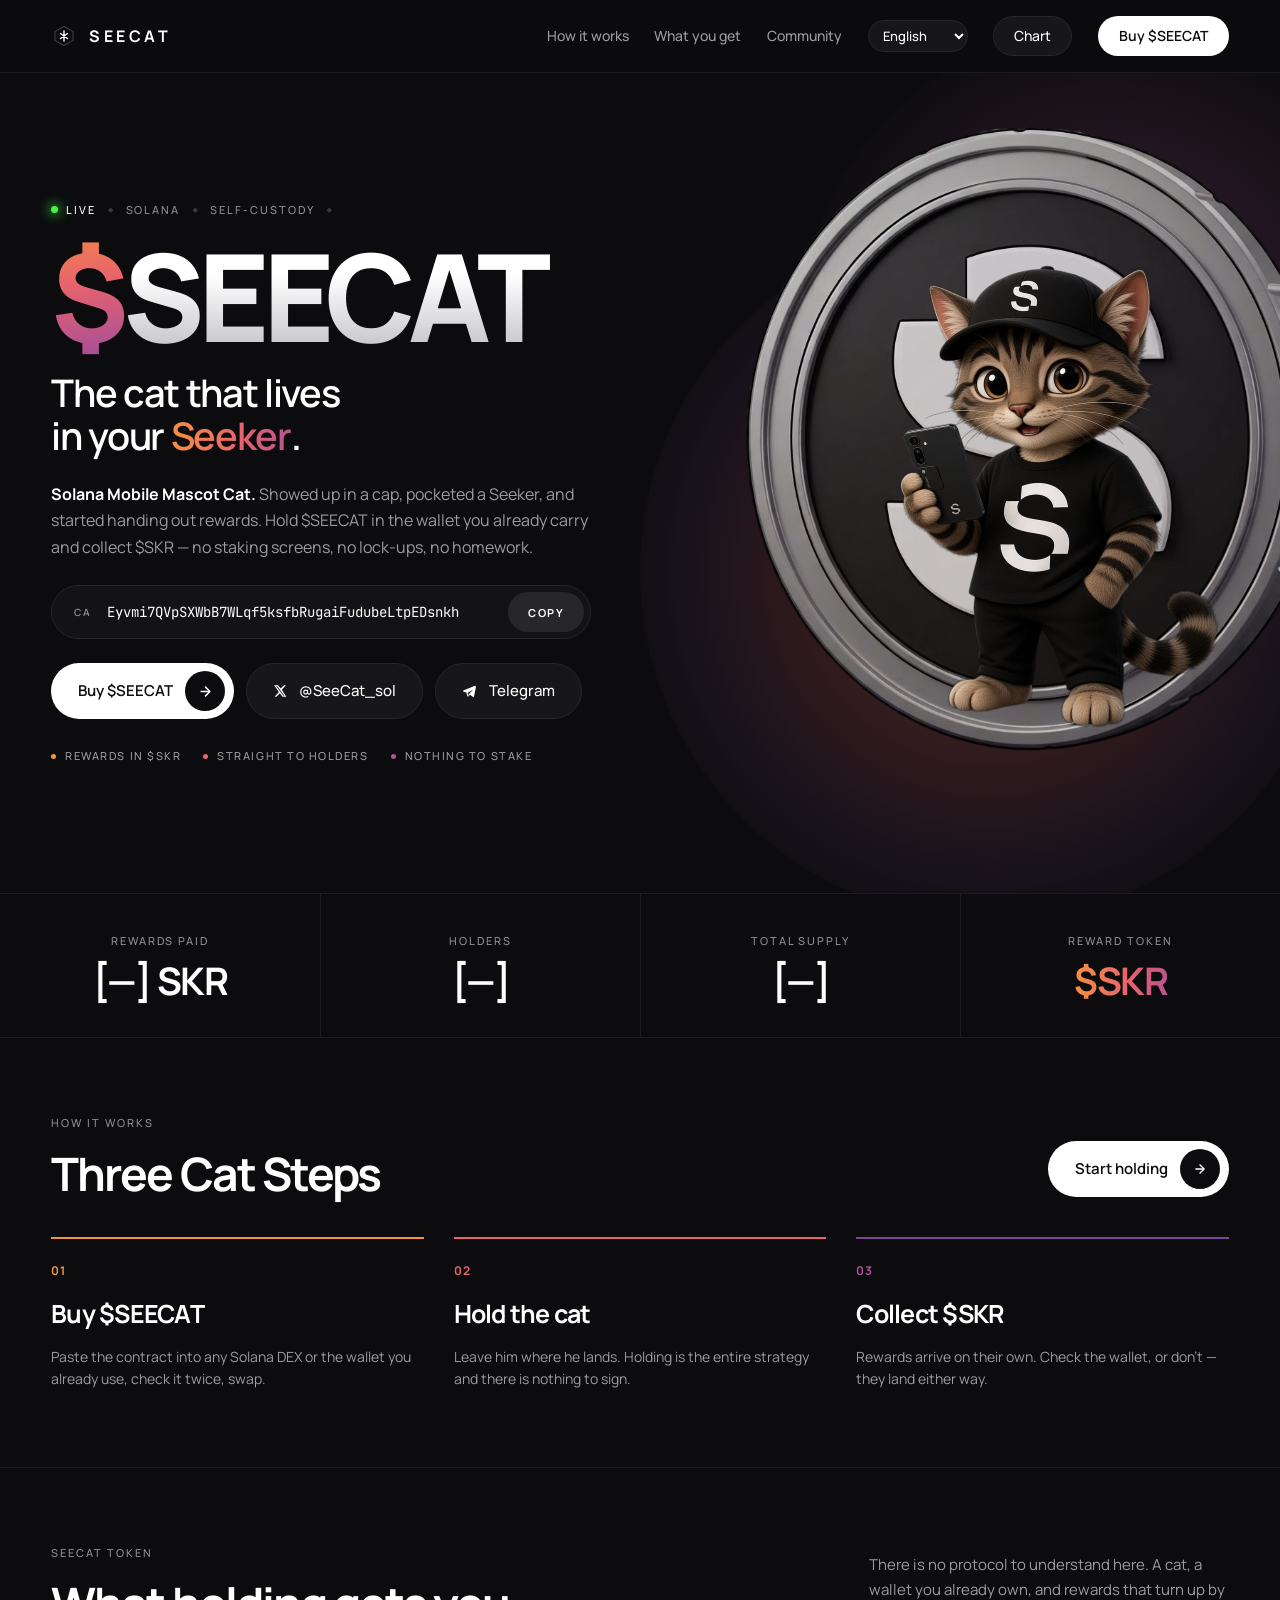
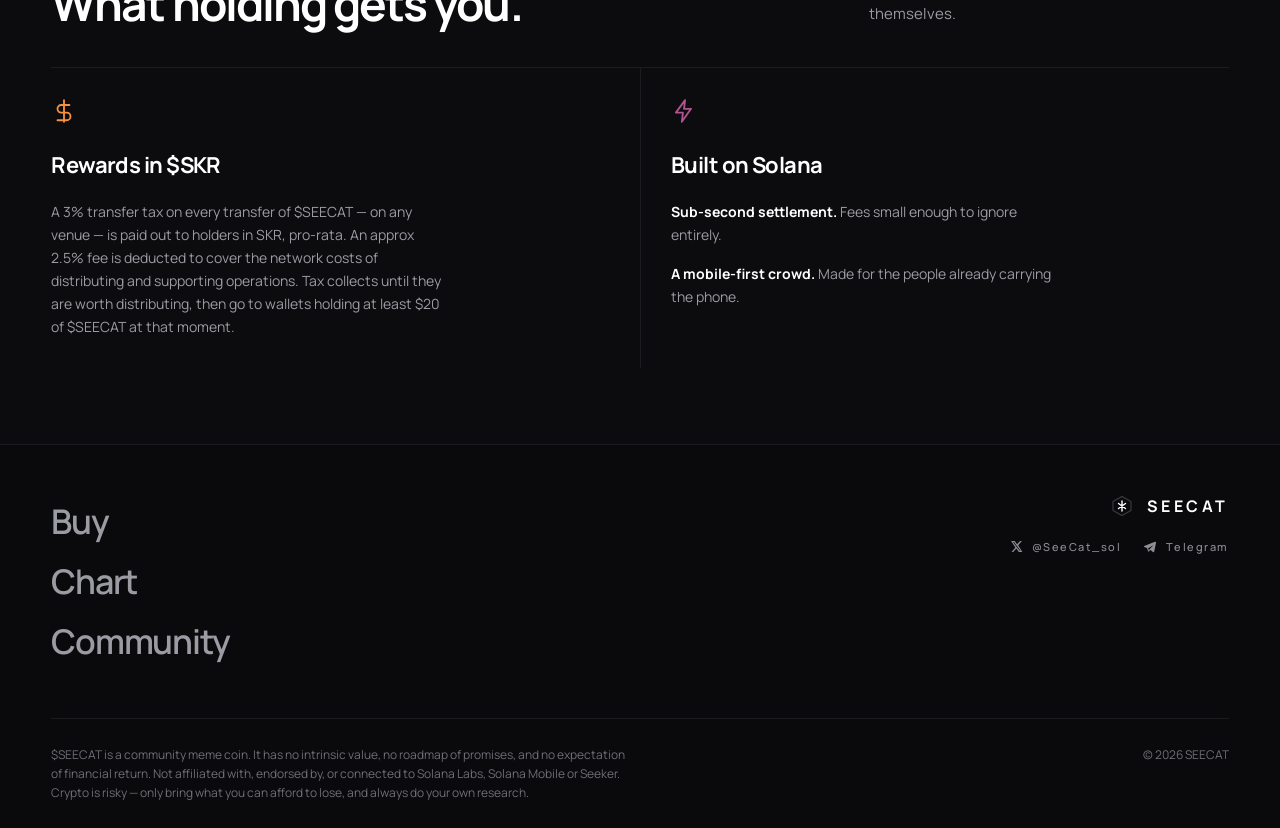
==== commit 6b7214e2: "Merge branch 'claude/eager-wright-gi8ia7' into codex-w1iwzx" ====
--- a/index.html
+++ b/index.html
@@ -128,7 +128,7 @@
         <div class="ca">
           <label class="ca__label" for="ca-field">CA</label>
           <input class="ca__input" id="ca-field" type="text" readonly
-                 value="Eyvmi7QVpSXWbB7WLqf5ksfbRugaiFudubeLtpEDsnkh" aria-label="Contract address" data-i18n-aria-label="contractAddress">
+                 value="Eyvmi7QVpSXWbB7WLqf5ksfbRugaiFudubeLtpEDsnkh" aria-label="Contract address">
           <button class="ca__copy" type="button" data-copy="#ca-field" data-i18n="copy">COPY</button>
         </div>
 
--- a/assets/css/styles.css
+++ b/assets/css/styles.css
@@ -201,50 +201,16 @@
 }
 .nav__link:hover { color: var(--text); }
 
-.language-switcher {
-  position: relative;
-  display: inline-flex;
-  align-items: center;
-  isolation: isolate;
-}
-.language-switcher::before {
-  content: "文";
-  position: absolute;
-  left: 10px;
-  z-index: 1;
-  color: var(--s5);
-  font-size: 13px;
-  font-weight: 700;
-  line-height: 1;
-  pointer-events: none;
-}
-.language-switcher::after {
-  content: "";
-  position: absolute;
-  right: 11px;
-  width: 6px;
-  height: 6px;
-  border-right: 1.5px solid var(--soft);
-  border-bottom: 1.5px solid var(--soft);
-  transform: translateY(-2px) rotate(45deg);
-  pointer-events: none;
-}
 .language-switcher select {
-  appearance: none;
-  height: 40px;
-  min-width: 104px;
-  padding: 0 29px 0 31px;
+  height: 32px;
+  padding: 0 24px 0 10px;
   border: 1px solid var(--border);
   border-radius: 999px;
-  background: linear-gradient(120deg, color-mix(in srgb, var(--pill) 92%, var(--s1)), var(--pill));
+  background: var(--pill);
   color: var(--text);
-  font: 600 13px var(--sans);
-  letter-spacing: 0.02em;
+  font: 500 13px var(--sans);
   cursor: pointer;
-  transition: border-color 0.12s ease, background-color 0.12s ease;
-}
-.language-switcher select:hover { border-color: var(--label); }
-.language-switcher select:focus-visible { outline-offset: 2px; }
+}
 
 .nav__toggle {
   display: none;
@@ -276,9 +242,7 @@
   .nav__links[hidden] { display: none; }
   .nav__link { padding: 12px 0; font-size: 17px; }
   .language-switcher { padding: 8px 0; }
-  .language-switcher::before { left: 16px; font-size: 16px; }
-  .language-switcher::after { right: 17px; width: 8px; height: 8px; }
-  .language-switcher select { width: 100%; height: 48px; padding-left: 42px; font-size: 16px; }
+  .language-switcher select { width: 100%; height: 44px; font-size: 16px; }
   .nav__links .btn { justify-content: center; margin-top: 6px; }
 }
 
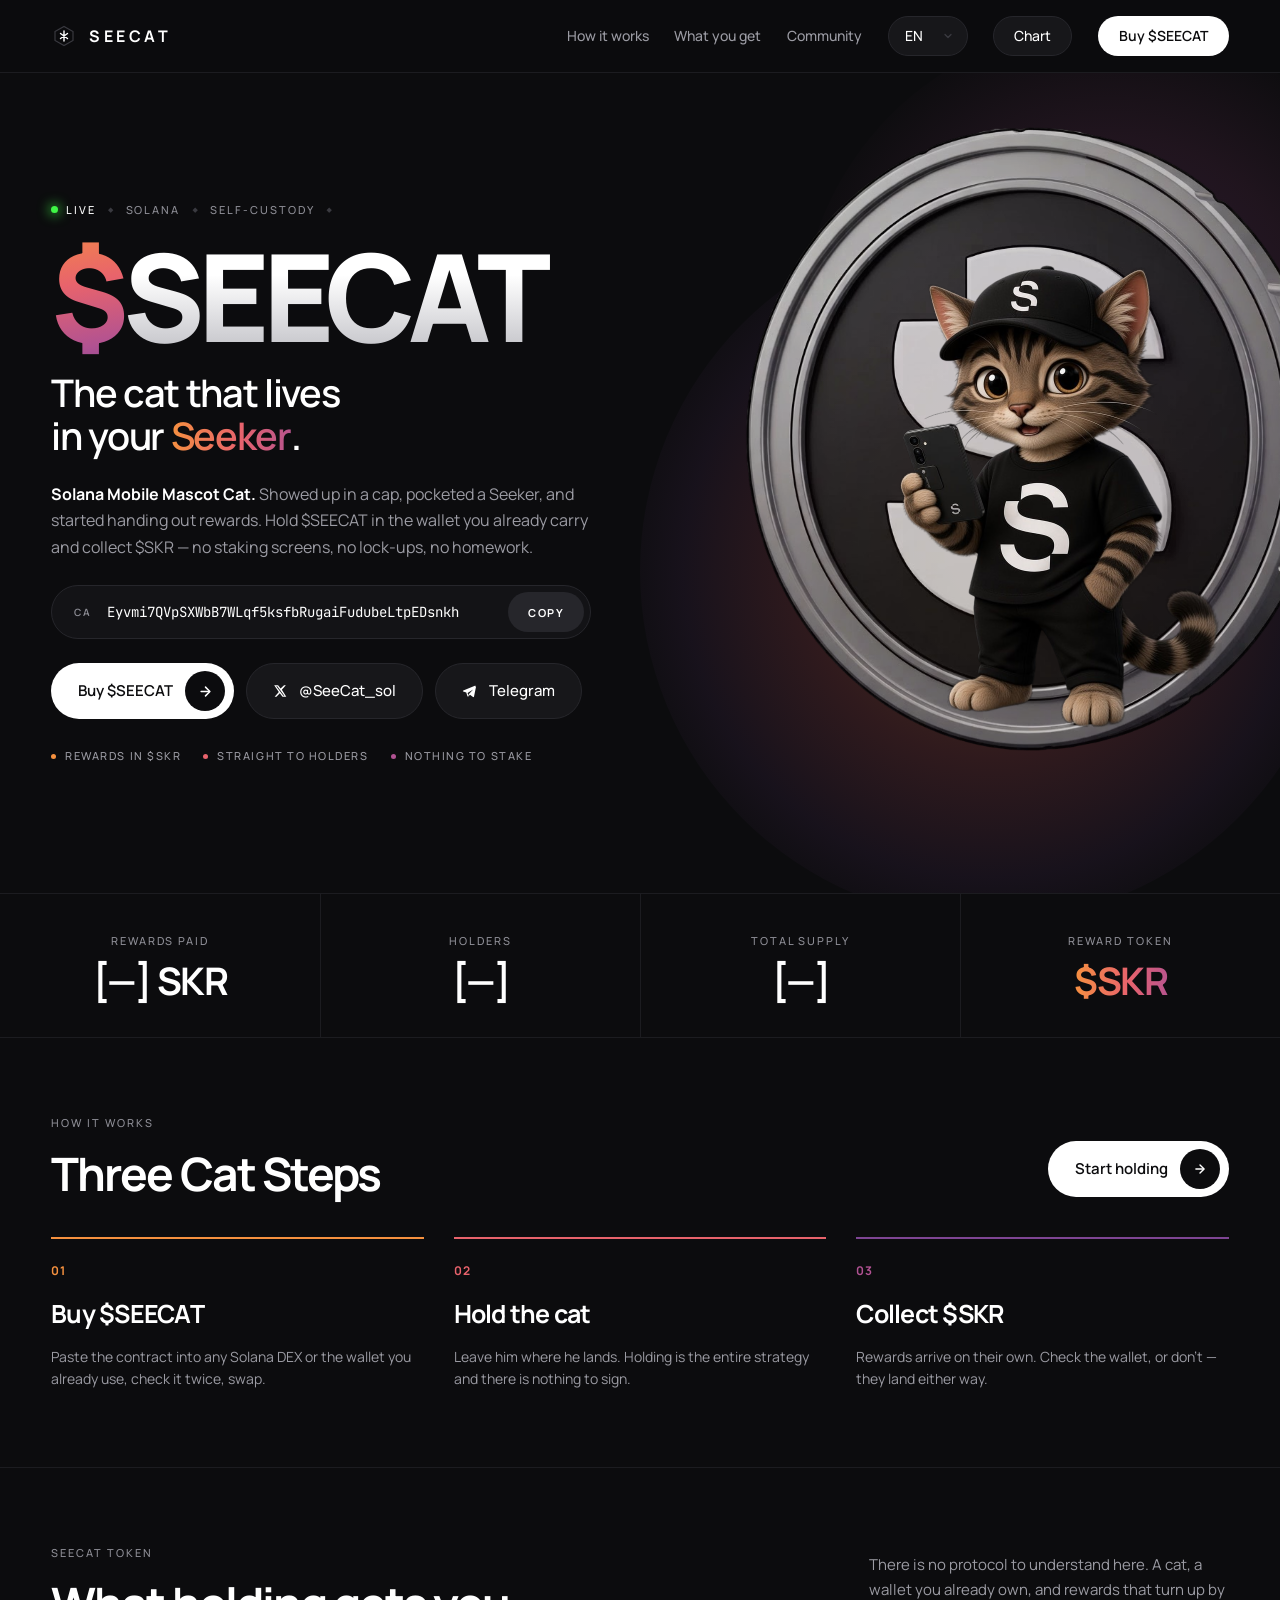
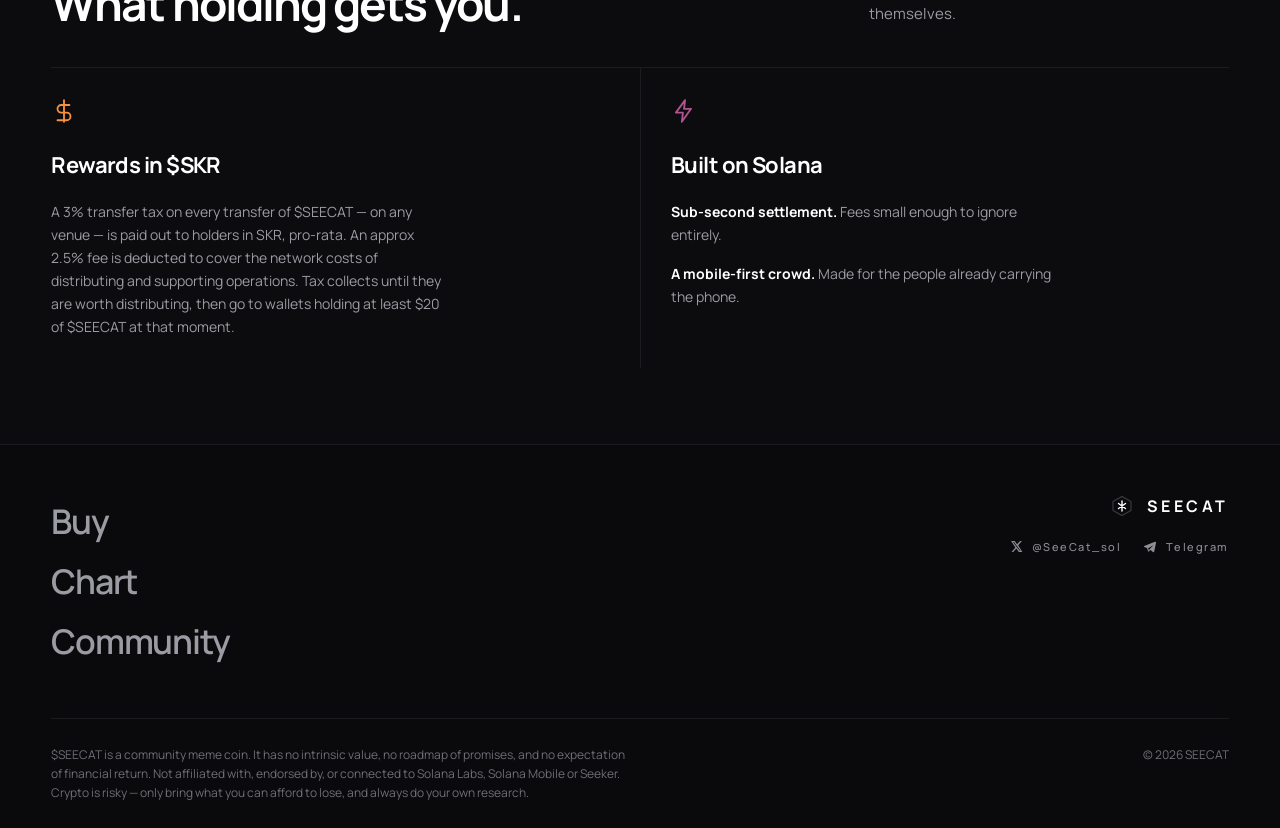
==== commit 534ad4bc: "Style compact language switcher as nav button" ====
--- a/index.html
+++ b/index.html
@@ -77,7 +77,7 @@
       <label class="language-switcher">
         <span class="sr-only" data-i18n="language.label">Language</span>
         <select id="language-select" aria-label="Language" data-i18n-aria-label="language.label">
-          <option value="en">English</option>
+          <option value="en">EN</option>
           <option value="zh-CN">中文</option>
         </select>
       </label>
--- a/assets/css/styles.css
+++ b/assets/css/styles.css
@@ -202,15 +202,20 @@
 .nav__link:hover { color: var(--text); }
 
 .language-switcher select {
-  height: 32px;
-  padding: 0 24px 0 10px;
+  appearance: none;
+  height: 40px;
+  padding: 0 34px 0 16px;
   border: 1px solid var(--border);
   border-radius: 999px;
-  background: var(--pill);
+  background: var(--pill) url("data:image/svg+xml,%3Csvg xmlns='http://www.w3.org/2000/svg' width='12' height='12' viewBox='0 0 24 24' fill='none' stroke='%233A3A40' stroke-width='2.5' stroke-linecap='round' stroke-linejoin='round'%3E%3Cpath d='m6 9 6 6 6-6'/%3E%3C/svg%3E") no-repeat right 13px center;
   color: var(--text);
-  font: 500 13px var(--sans);
+  font: 500 14px var(--sans);
+  line-height: 1;
   cursor: pointer;
-}
+  transition: transform 0.12s ease, border-color 0.12s ease, background-color 0.12s ease;
+}
+.language-switcher select:hover { border-color: var(--label); }
+.language-switcher select:active { transform: translateY(1px); }
 
 .nav__toggle {
   display: none;
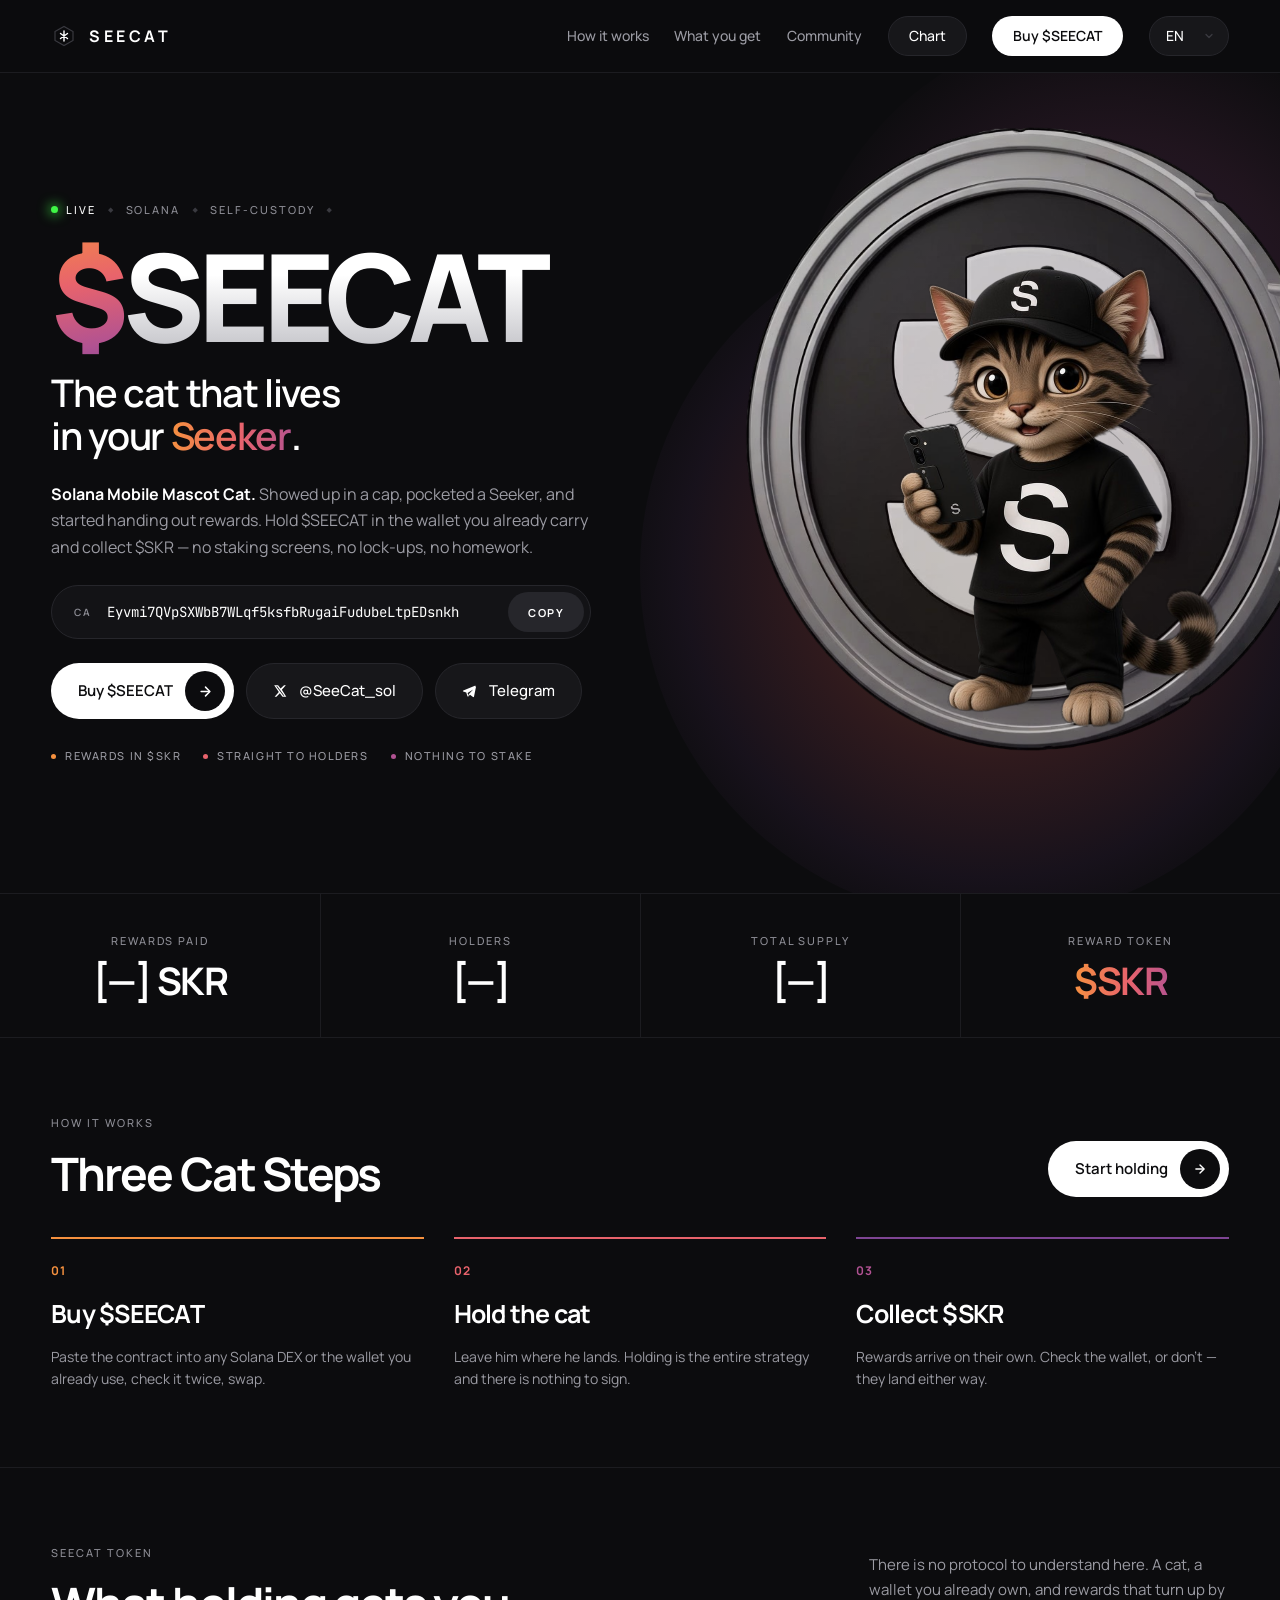
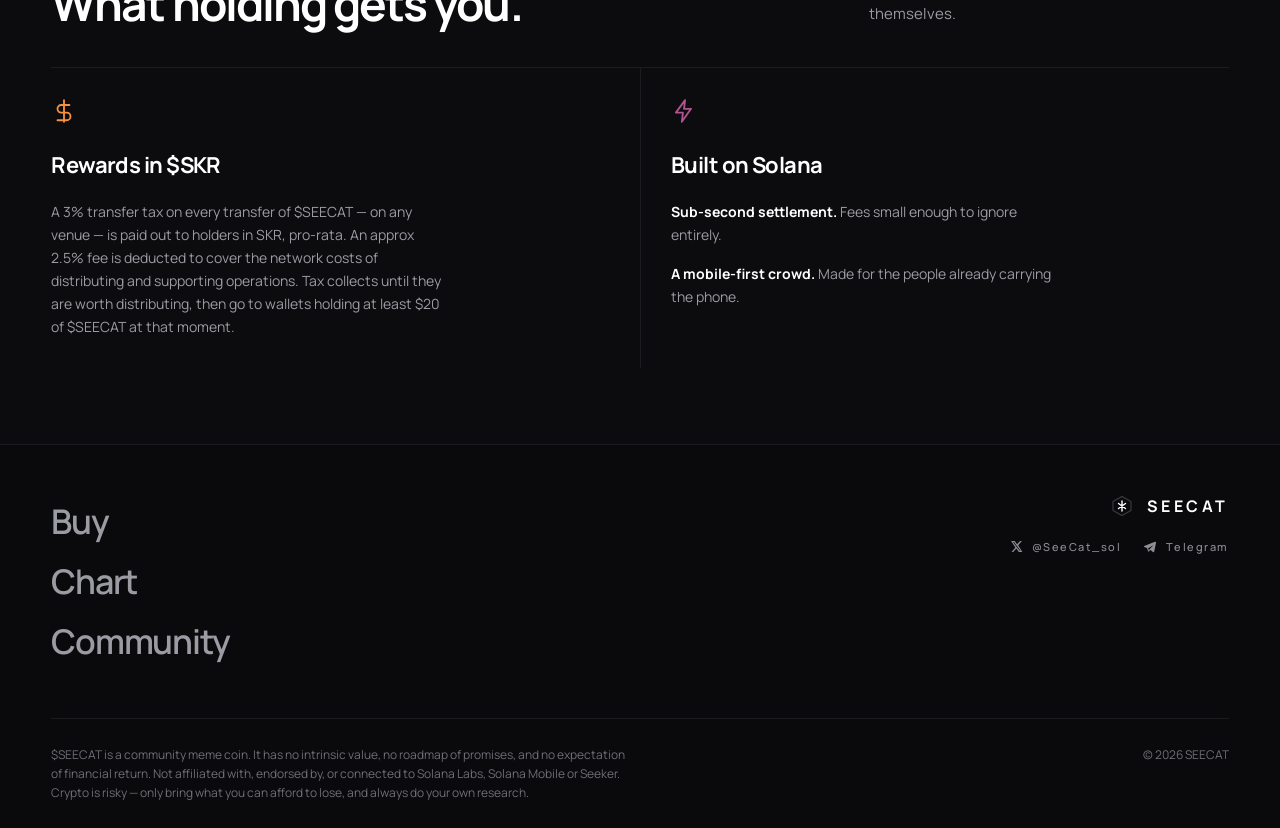
==== commit 7e3f2984: "Place language switcher after buy button" ====
--- a/index.html
+++ b/index.html
@@ -74,6 +74,8 @@
       <a class="nav__link" href="#how" data-i18n="nav.how">How it works</a>
       <a class="nav__link" href="#what" data-i18n="nav.what">What you get</a>
       <a class="nav__link" href="https://x.com/SeeCat_sol" target="_blank" rel="noopener noreferrer" data-i18n="nav.community">Community</a>
+      <a class="btn btn--ghost" href="https://www.stonkfun.xyz/token/Eyvmi7QVpSXWbB7WLqf5ksfbRugaiFudubeLtpEDsnkh" target="_blank" rel="noopener noreferrer" data-i18n="nav.chart">Chart</a>
+      <a class="btn btn--solid" href="https://app.jtx.com/?mint=Eyvmi7QVpSXWbB7WLqf5ksfbRugaiFudubeLtpEDsnkh" target="_blank" rel="noopener noreferrer" data-i18n="nav.buy">Buy $SEECAT</a>
       <label class="language-switcher">
         <span class="sr-only" data-i18n="language.label">Language</span>
         <select id="language-select" aria-label="Language" data-i18n-aria-label="language.label">
@@ -81,8 +83,6 @@
           <option value="zh-CN">中文</option>
         </select>
       </label>
-      <a class="btn btn--ghost" href="https://www.stonkfun.xyz/token/Eyvmi7QVpSXWbB7WLqf5ksfbRugaiFudubeLtpEDsnkh" target="_blank" rel="noopener noreferrer" data-i18n="nav.chart">Chart</a>
-      <a class="btn btn--solid" href="https://app.jtx.com/?mint=Eyvmi7QVpSXWbB7WLqf5ksfbRugaiFudubeLtpEDsnkh" target="_blank" rel="noopener noreferrer" data-i18n="nav.buy">Buy $SEECAT</a>
     </nav>
 
     <button class="nav__toggle" type="button" id="nav-toggle"
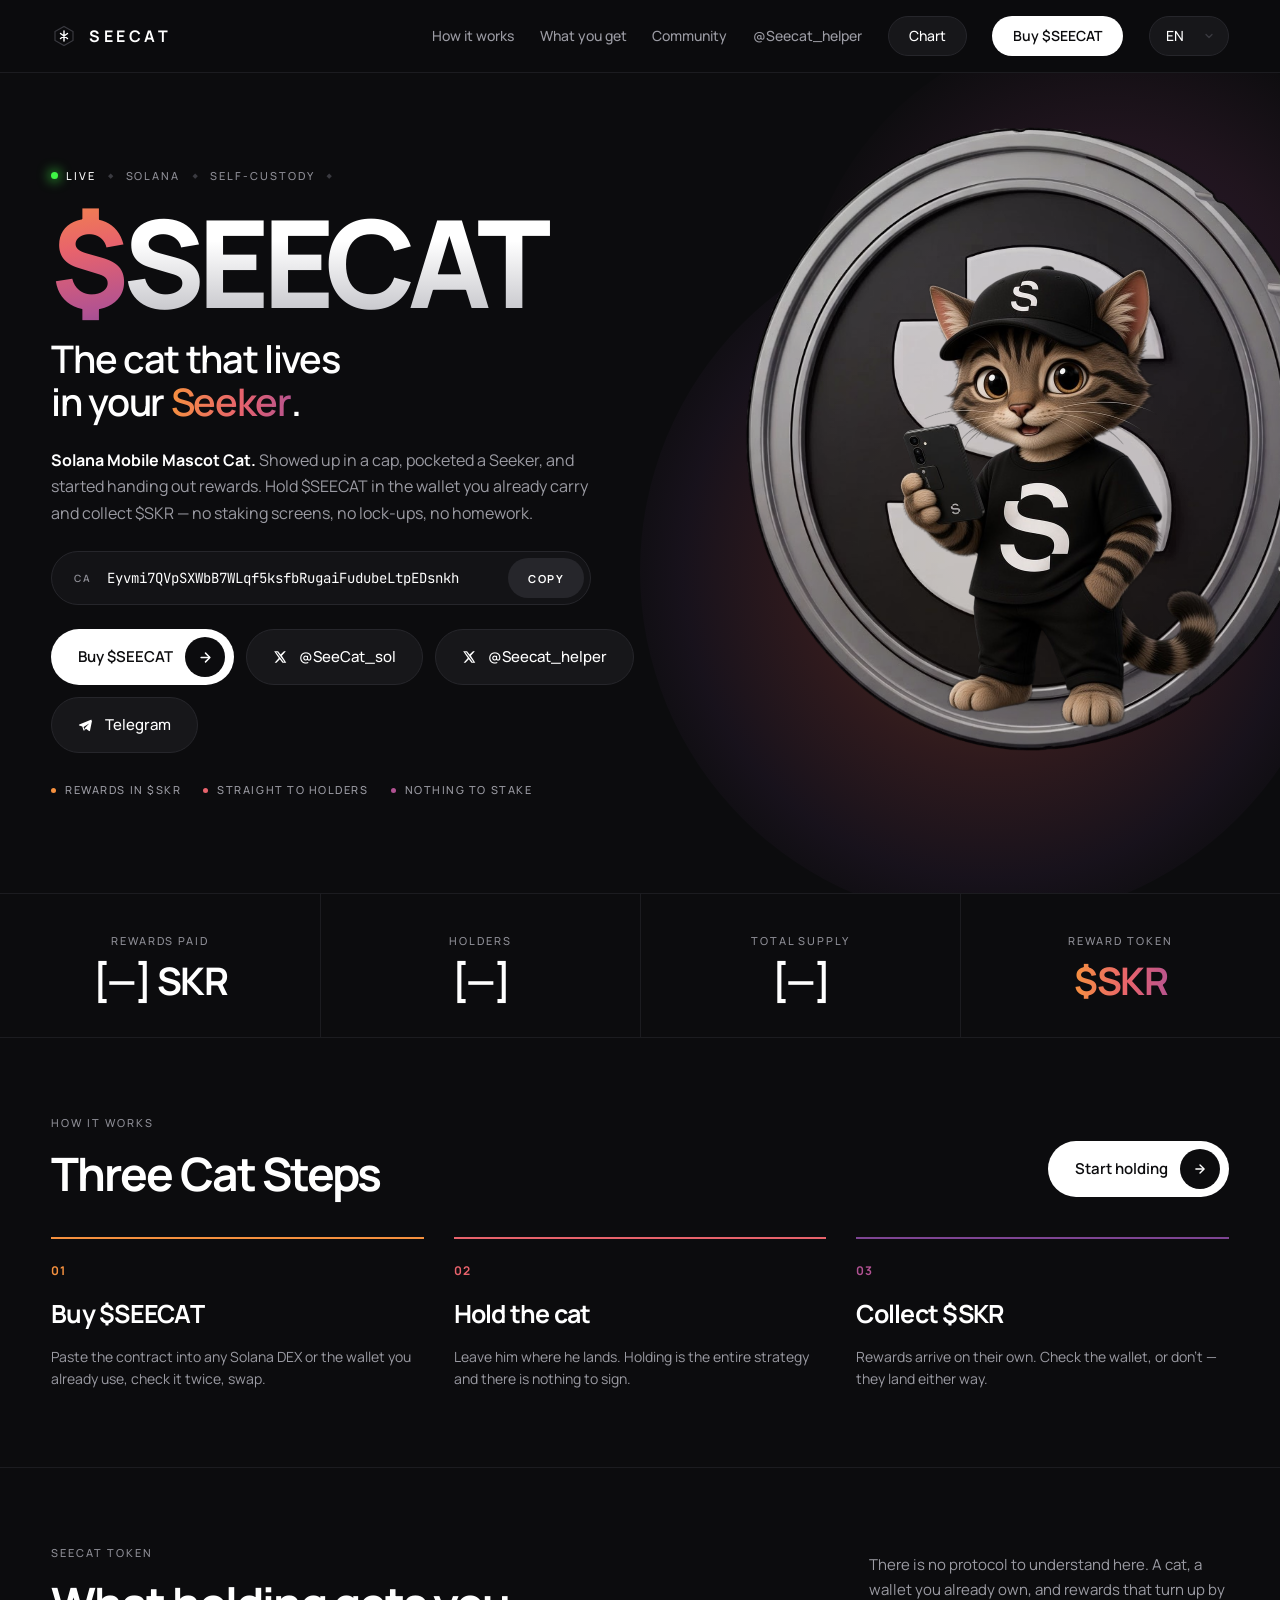
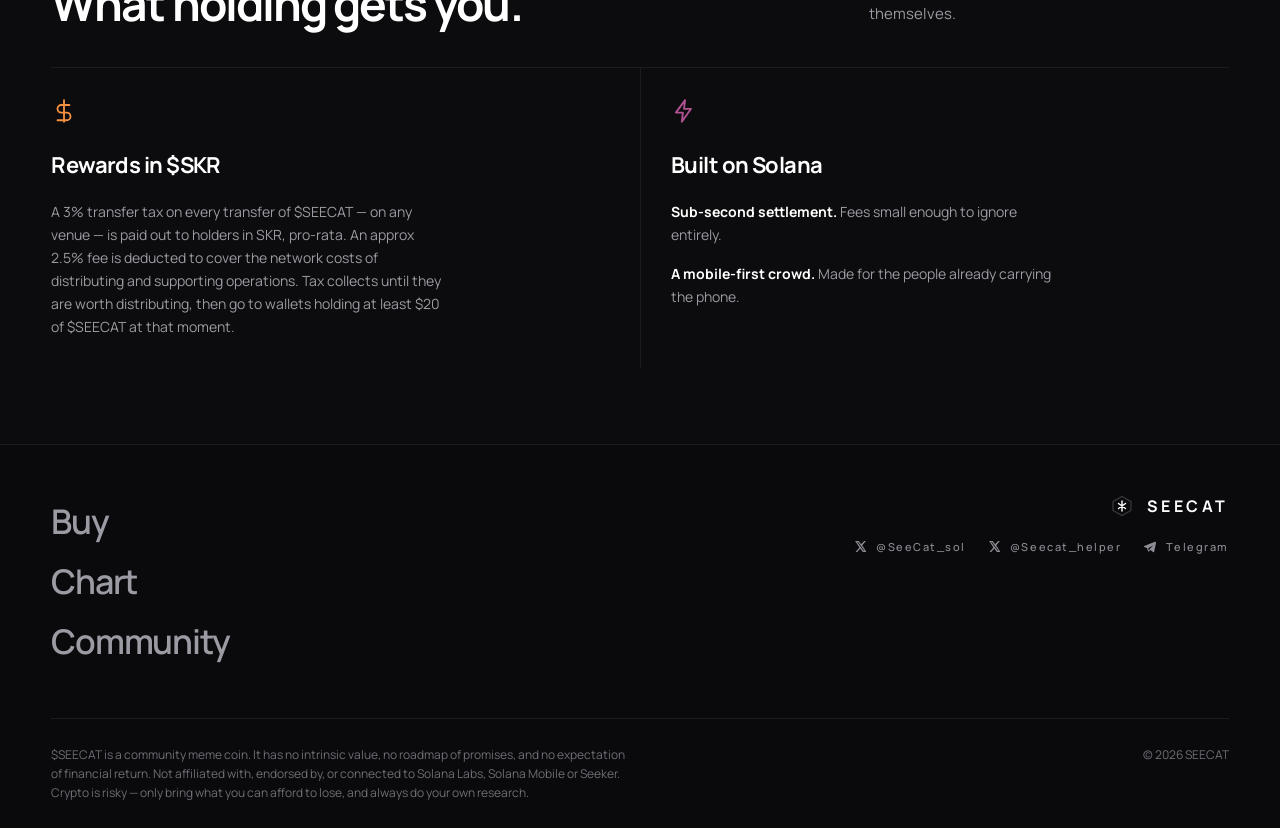
==== commit 0f1e64b4: "Add Seecat helper social links" ====
--- a/index.html
+++ b/index.html
@@ -47,7 +47,7 @@
   "url": "https://seecatsol.com/",
   "description": "$SEECAT is the Solana Mobile mascot cat. Hold it in the wallet you already carry and collect $SKR — no staking screens, no lock-ups, no homework.",
   "inLanguage": "en",
-  "sameAs": ["https://x.com/SeeCat_sol", "https://t.me/SeeCat_sol"]
+  "sameAs": ["https://x.com/SeeCat_sol", "https://x.com/Seecat_helper", "https://t.me/SeeCat_sol"]
 }
 </script>
 
@@ -74,6 +74,7 @@
       <a class="nav__link" href="#how" data-i18n="nav.how">How it works</a>
       <a class="nav__link" href="#what" data-i18n="nav.what">What you get</a>
       <a class="nav__link" href="https://x.com/SeeCat_sol" target="_blank" rel="noopener noreferrer" data-i18n="nav.community">Community</a>
+      <a class="nav__link" href="https://x.com/Seecat_helper" target="_blank" rel="noopener noreferrer">@Seecat_helper</a>
       <a class="btn btn--ghost" href="https://www.stonkfun.xyz/token/Eyvmi7QVpSXWbB7WLqf5ksfbRugaiFudubeLtpEDsnkh" target="_blank" rel="noopener noreferrer" data-i18n="nav.chart">Chart</a>
       <a class="btn btn--solid" href="https://app.jtx.com/?mint=Eyvmi7QVpSXWbB7WLqf5ksfbRugaiFudubeLtpEDsnkh" target="_blank" rel="noopener noreferrer" data-i18n="nav.buy">Buy $SEECAT</a>
       <label class="language-switcher">
@@ -147,6 +148,12 @@
               <path d="M18.9 2H22l-6.8 7.8L22.8 22h-6.5l-4.6-6.3L5.9 22H2.8l7.2-8.2L2 2h6.7l4.3 5.9L18.9 2zm-1.1 18h1.7L7.3 3.8H5.5L17.8 20z"/>
             </svg>
             @SeeCat_sol
+          </a>
+          <a class="btn btn--ghost" href="https://x.com/Seecat_helper" target="_blank" rel="noopener noreferrer">
+            <svg width="14" height="14" viewBox="0 0 24 24" fill="currentColor" aria-hidden="true">
+              <path d="M18.9 2H22l-6.8 7.8L22.8 22h-6.5l-4.6-6.3L5.9 22H2.8l7.2-8.2L2 2h6.7l4.3 5.9L18.9 2zm-1.1 18h1.7L7.3 3.8H5.5L17.8 20z"/>
+            </svg>
+            @Seecat_helper
           </a>
           <a class="btn btn--ghost" href="https://t.me/SeeCat_sol" target="_blank" rel="noopener noreferrer">
             <svg width="15" height="15" viewBox="0 0 24 24" fill="currentColor" aria-hidden="true">
@@ -296,6 +303,12 @@
             </svg>
             @SeeCat_sol
           </a>
+          <a class="footer__handle" href="https://x.com/Seecat_helper" target="_blank" rel="noopener noreferrer">
+            <svg width="13" height="13" viewBox="0 0 24 24" fill="currentColor" aria-hidden="true">
+              <path d="M18.9 2H22l-6.8 7.8L22.8 22h-6.5l-4.6-6.3L5.9 22H2.8l7.2-8.2L2 2h6.7l4.3 5.9L18.9 2zm-1.1 18h1.7L7.3 3.8H5.5L17.8 20z"/>
+            </svg>
+            @Seecat_helper
+          </a>
           <a class="footer__handle" href="https://t.me/SeeCat_sol" target="_blank" rel="noopener noreferrer">
             <svg width="14" height="14" viewBox="0 0 24 24" fill="currentColor" aria-hidden="true">
               <path d="M21.6 2.4 2.1 10.3c-.83.33-.82 1.5.02 1.81l4.72 1.6 1.83 5.72c.2.62.97.82 1.43.38l2.67-2.53 4.86 3.56c.57.42 1.38.1 1.52-.6l3.2-15.6c.16-.78-.6-1.4-1.32-1.14zM8.94 14.35l8.9-5.5-7.1 7.44-.18 3.4-1.62-5.34z"/>
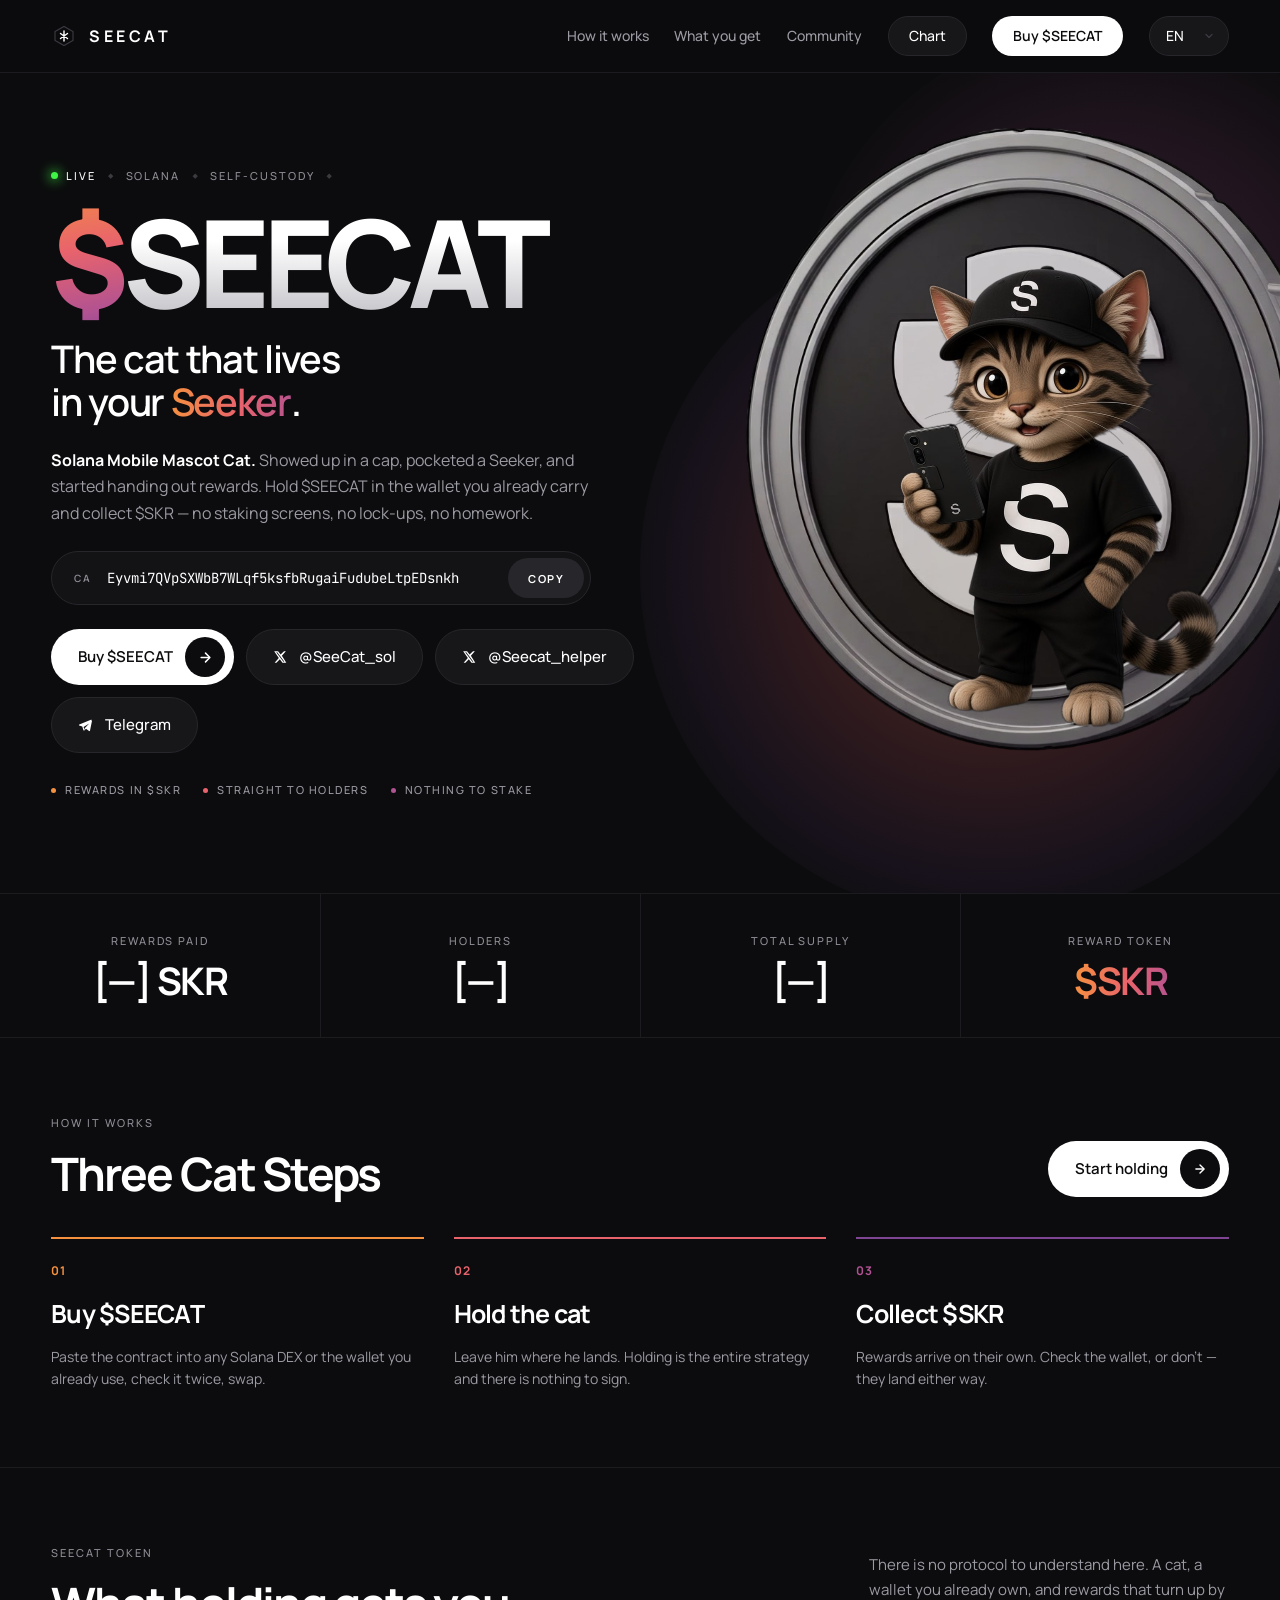
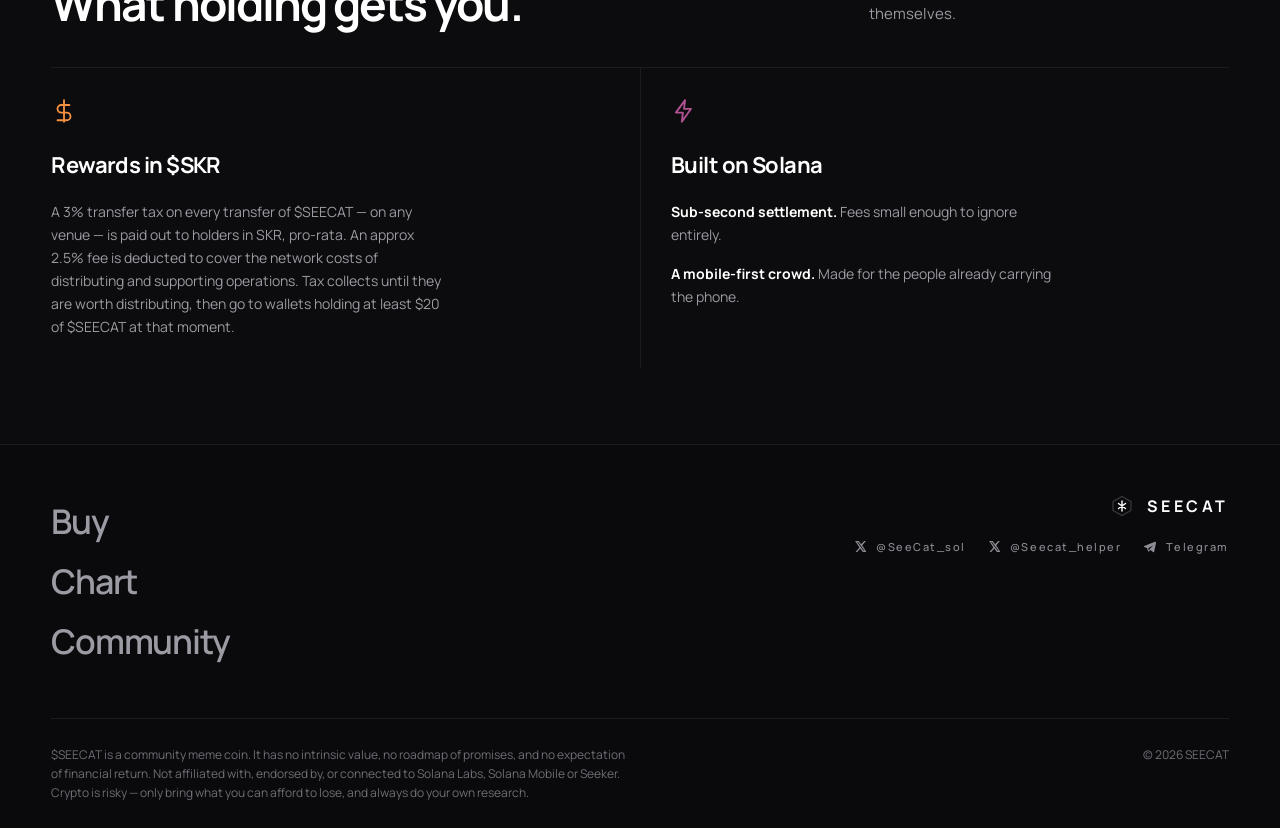
==== commit b0483027: "Remove @Seecat_helper link from navigation" ====
--- a/index.html
+++ b/index.html
@@ -74,7 +74,6 @@
       <a class="nav__link" href="#how" data-i18n="nav.how">How it works</a>
       <a class="nav__link" href="#what" data-i18n="nav.what">What you get</a>
       <a class="nav__link" href="https://x.com/SeeCat_sol" target="_blank" rel="noopener noreferrer" data-i18n="nav.community">Community</a>
-      <a class="nav__link" href="https://x.com/Seecat_helper" target="_blank" rel="noopener noreferrer">@Seecat_helper</a>
       <a class="btn btn--ghost" href="https://www.stonkfun.xyz/token/Eyvmi7QVpSXWbB7WLqf5ksfbRugaiFudubeLtpEDsnkh" target="_blank" rel="noopener noreferrer" data-i18n="nav.chart">Chart</a>
       <a class="btn btn--solid" href="https://app.jtx.com/?mint=Eyvmi7QVpSXWbB7WLqf5ksfbRugaiFudubeLtpEDsnkh" target="_blank" rel="noopener noreferrer" data-i18n="nav.buy">Buy $SEECAT</a>
       <label class="language-switcher">
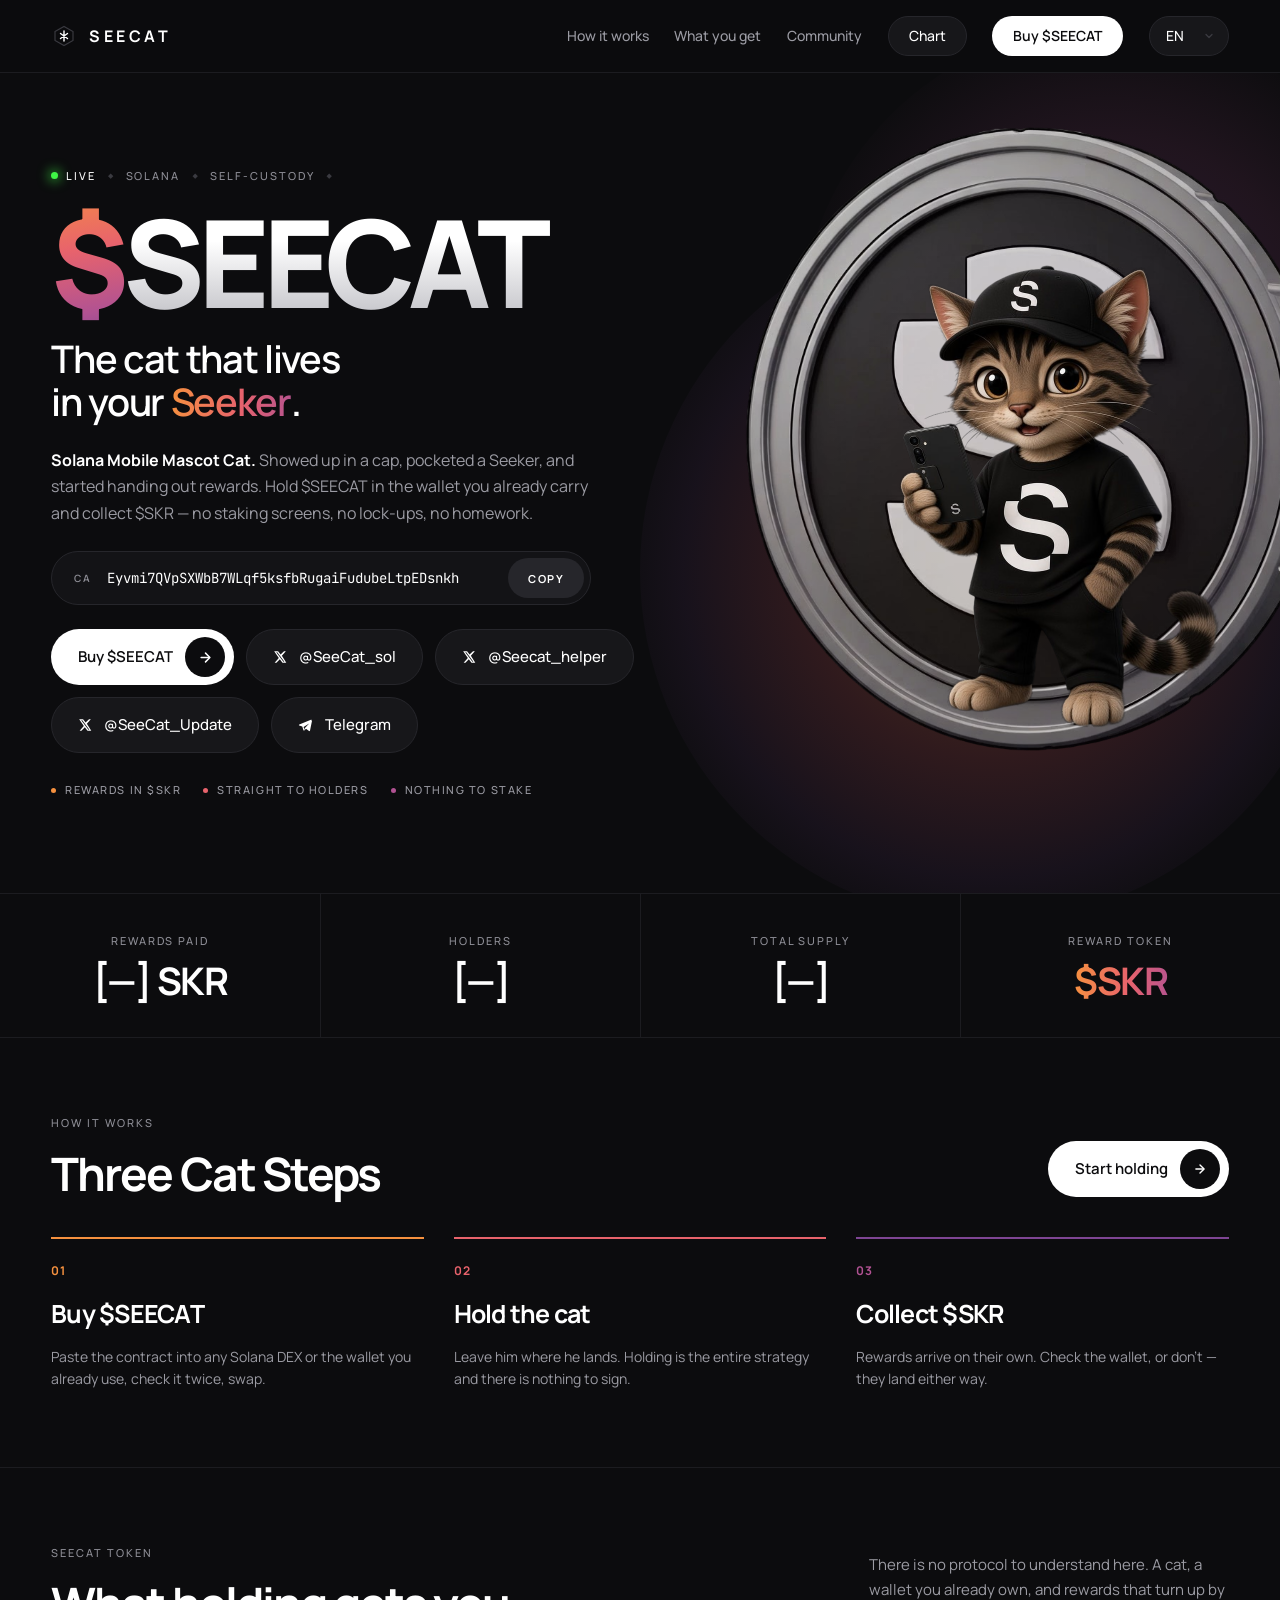
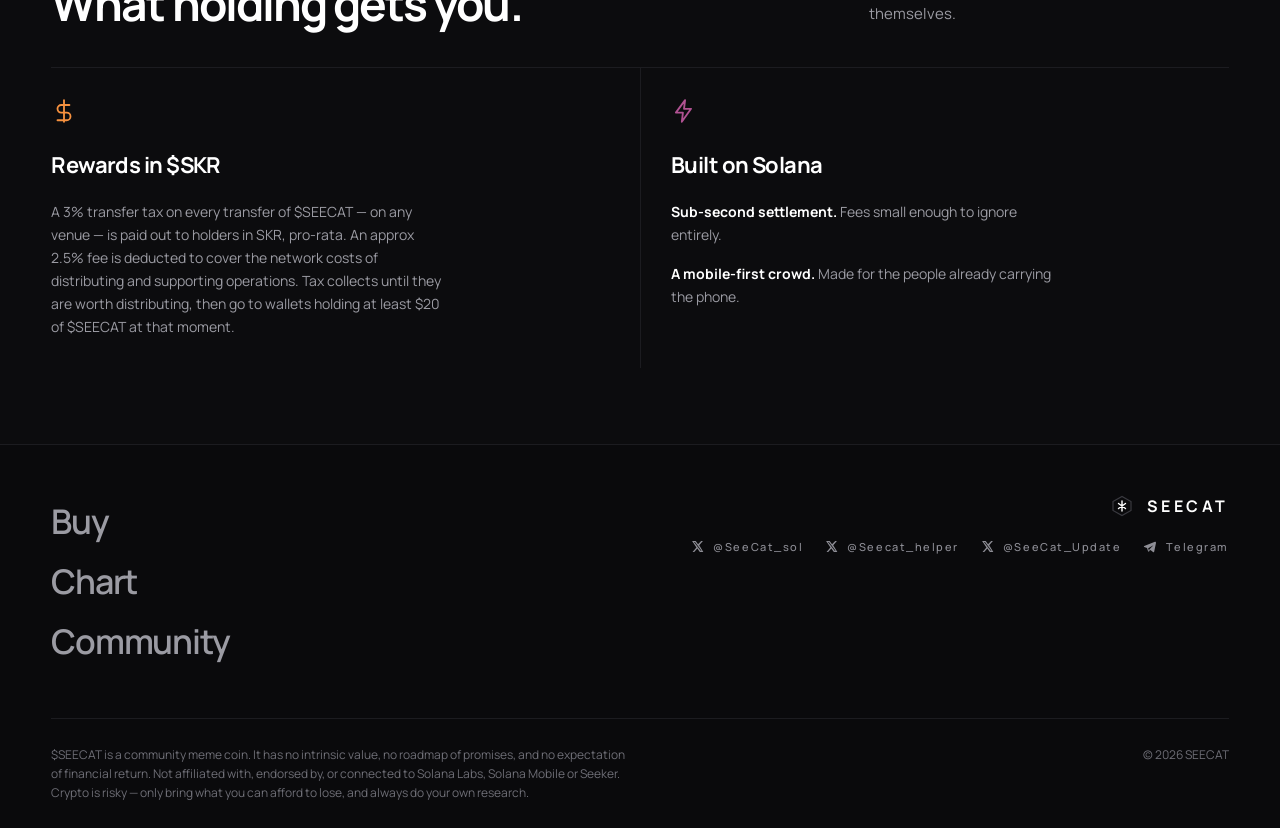
==== commit b7355ac1: "Add the @SeeCat_Update account Follows the pattern the @Seecat_helper commit set, in the three place" ====
--- a/index.html
+++ b/index.html
@@ -47,7 +47,7 @@
   "url": "https://seecatsol.com/",
   "description": "$SEECAT is the Solana Mobile mascot cat. Hold it in the wallet you already carry and collect $SKR — no staking screens, no lock-ups, no homework.",
   "inLanguage": "en",
-  "sameAs": ["https://x.com/SeeCat_sol", "https://x.com/Seecat_helper", "https://t.me/SeeCat_sol"]
+  "sameAs": ["https://x.com/SeeCat_sol", "https://x.com/Seecat_helper", "https://x.com/SeeCat_Update", "https://t.me/SeeCat_sol"]
 }
 </script>
 
@@ -153,6 +153,12 @@
               <path d="M18.9 2H22l-6.8 7.8L22.8 22h-6.5l-4.6-6.3L5.9 22H2.8l7.2-8.2L2 2h6.7l4.3 5.9L18.9 2zm-1.1 18h1.7L7.3 3.8H5.5L17.8 20z"/>
             </svg>
             @Seecat_helper
+          </a>
+          <a class="btn btn--ghost" href="https://x.com/SeeCat_Update" target="_blank" rel="noopener noreferrer">
+            <svg width="14" height="14" viewBox="0 0 24 24" fill="currentColor" aria-hidden="true">
+              <path d="M18.9 2H22l-6.8 7.8L22.8 22h-6.5l-4.6-6.3L5.9 22H2.8l7.2-8.2L2 2h6.7l4.3 5.9L18.9 2zm-1.1 18h1.7L7.3 3.8H5.5L17.8 20z"/>
+            </svg>
+            @SeeCat_Update
           </a>
           <a class="btn btn--ghost" href="https://t.me/SeeCat_sol" target="_blank" rel="noopener noreferrer">
             <svg width="15" height="15" viewBox="0 0 24 24" fill="currentColor" aria-hidden="true">
@@ -308,6 +314,12 @@
             </svg>
             @Seecat_helper
           </a>
+          <a class="footer__handle" href="https://x.com/SeeCat_Update" target="_blank" rel="noopener noreferrer">
+            <svg width="13" height="13" viewBox="0 0 24 24" fill="currentColor" aria-hidden="true">
+              <path d="M18.9 2H22l-6.8 7.8L22.8 22h-6.5l-4.6-6.3L5.9 22H2.8l7.2-8.2L2 2h6.7l4.3 5.9L18.9 2zm-1.1 18h1.7L7.3 3.8H5.5L17.8 20z"/>
+            </svg>
+            @SeeCat_Update
+          </a>
           <a class="footer__handle" href="https://t.me/SeeCat_sol" target="_blank" rel="noopener noreferrer">
             <svg width="14" height="14" viewBox="0 0 24 24" fill="currentColor" aria-hidden="true">
               <path d="M21.6 2.4 2.1 10.3c-.83.33-.82 1.5.02 1.81l4.72 1.6 1.83 5.72c.2.62.97.82 1.43.38l2.67-2.53 4.86 3.56c.57.42 1.38.1 1.52-.6l3.2-15.6c.16-.78-.6-1.4-1.32-1.14zM8.94 14.35l8.9-5.5-7.1 7.44-.18 3.4-1.62-5.34z"/>
